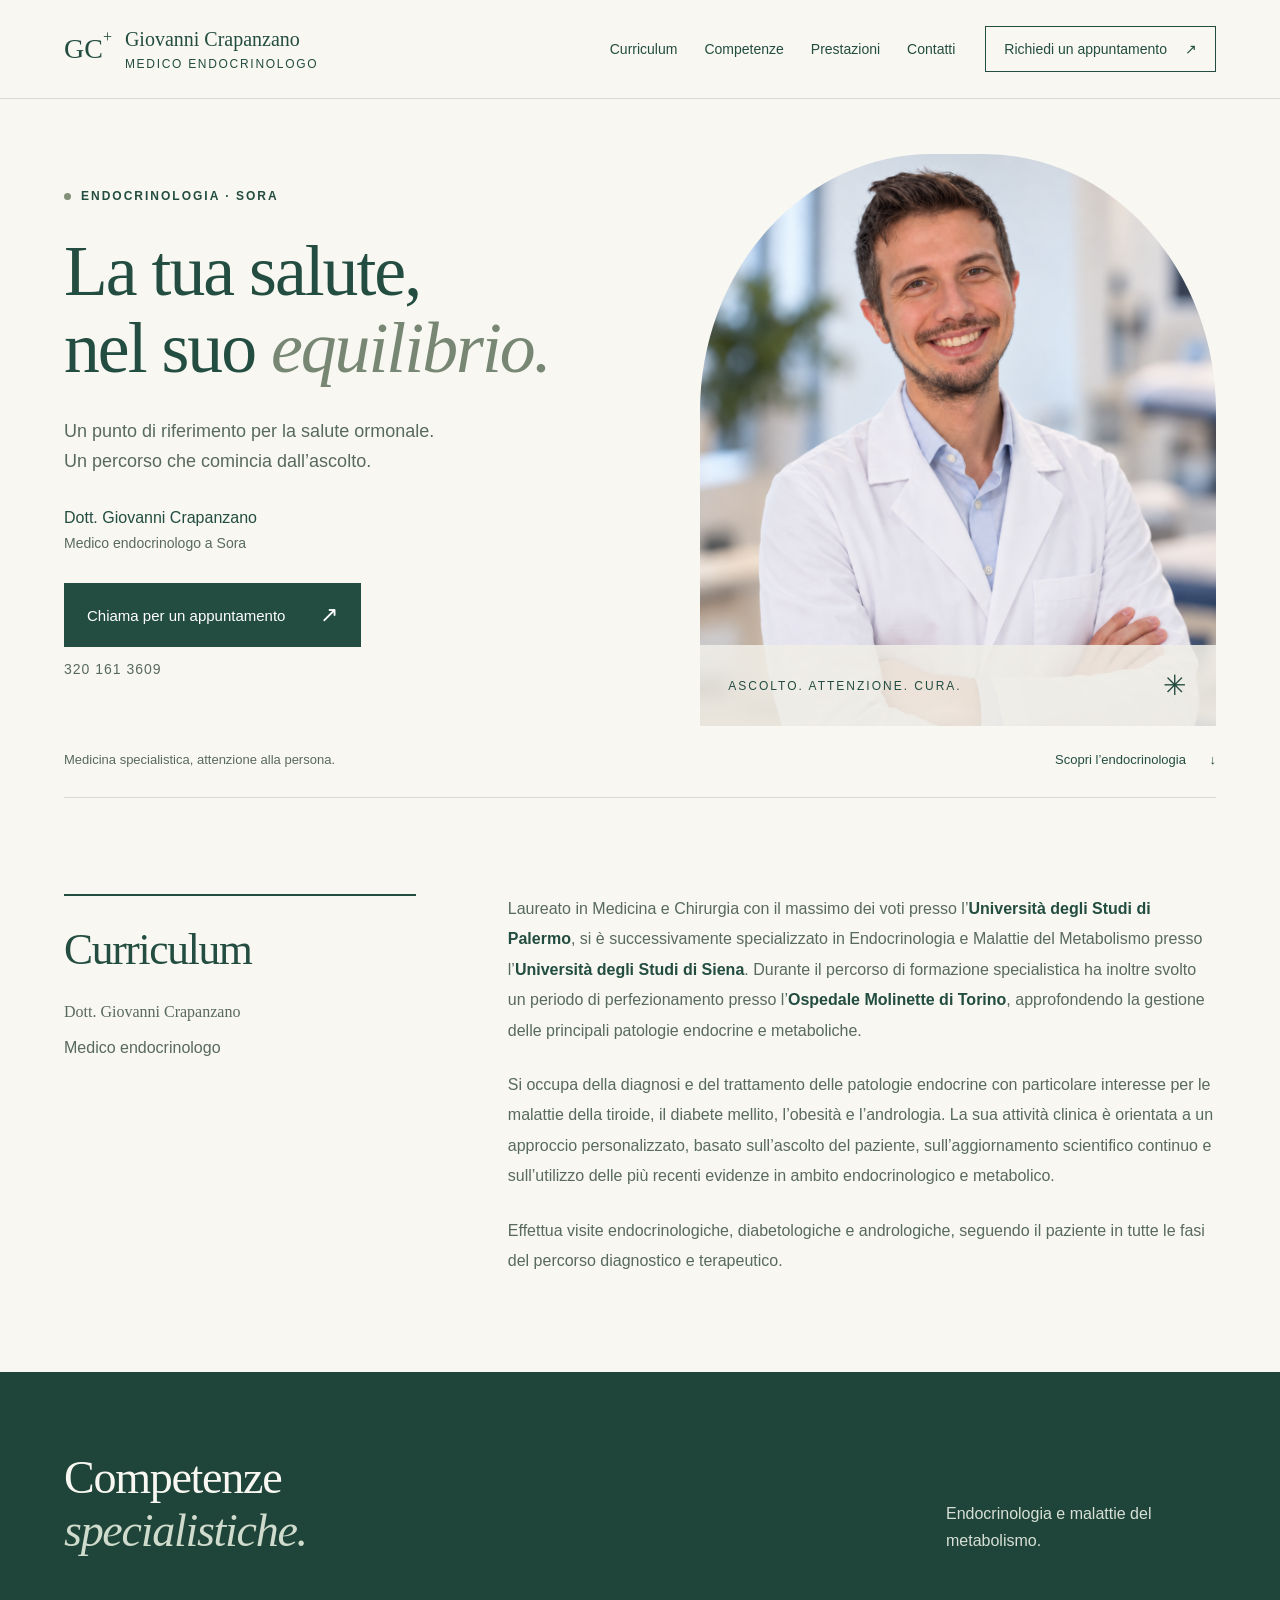
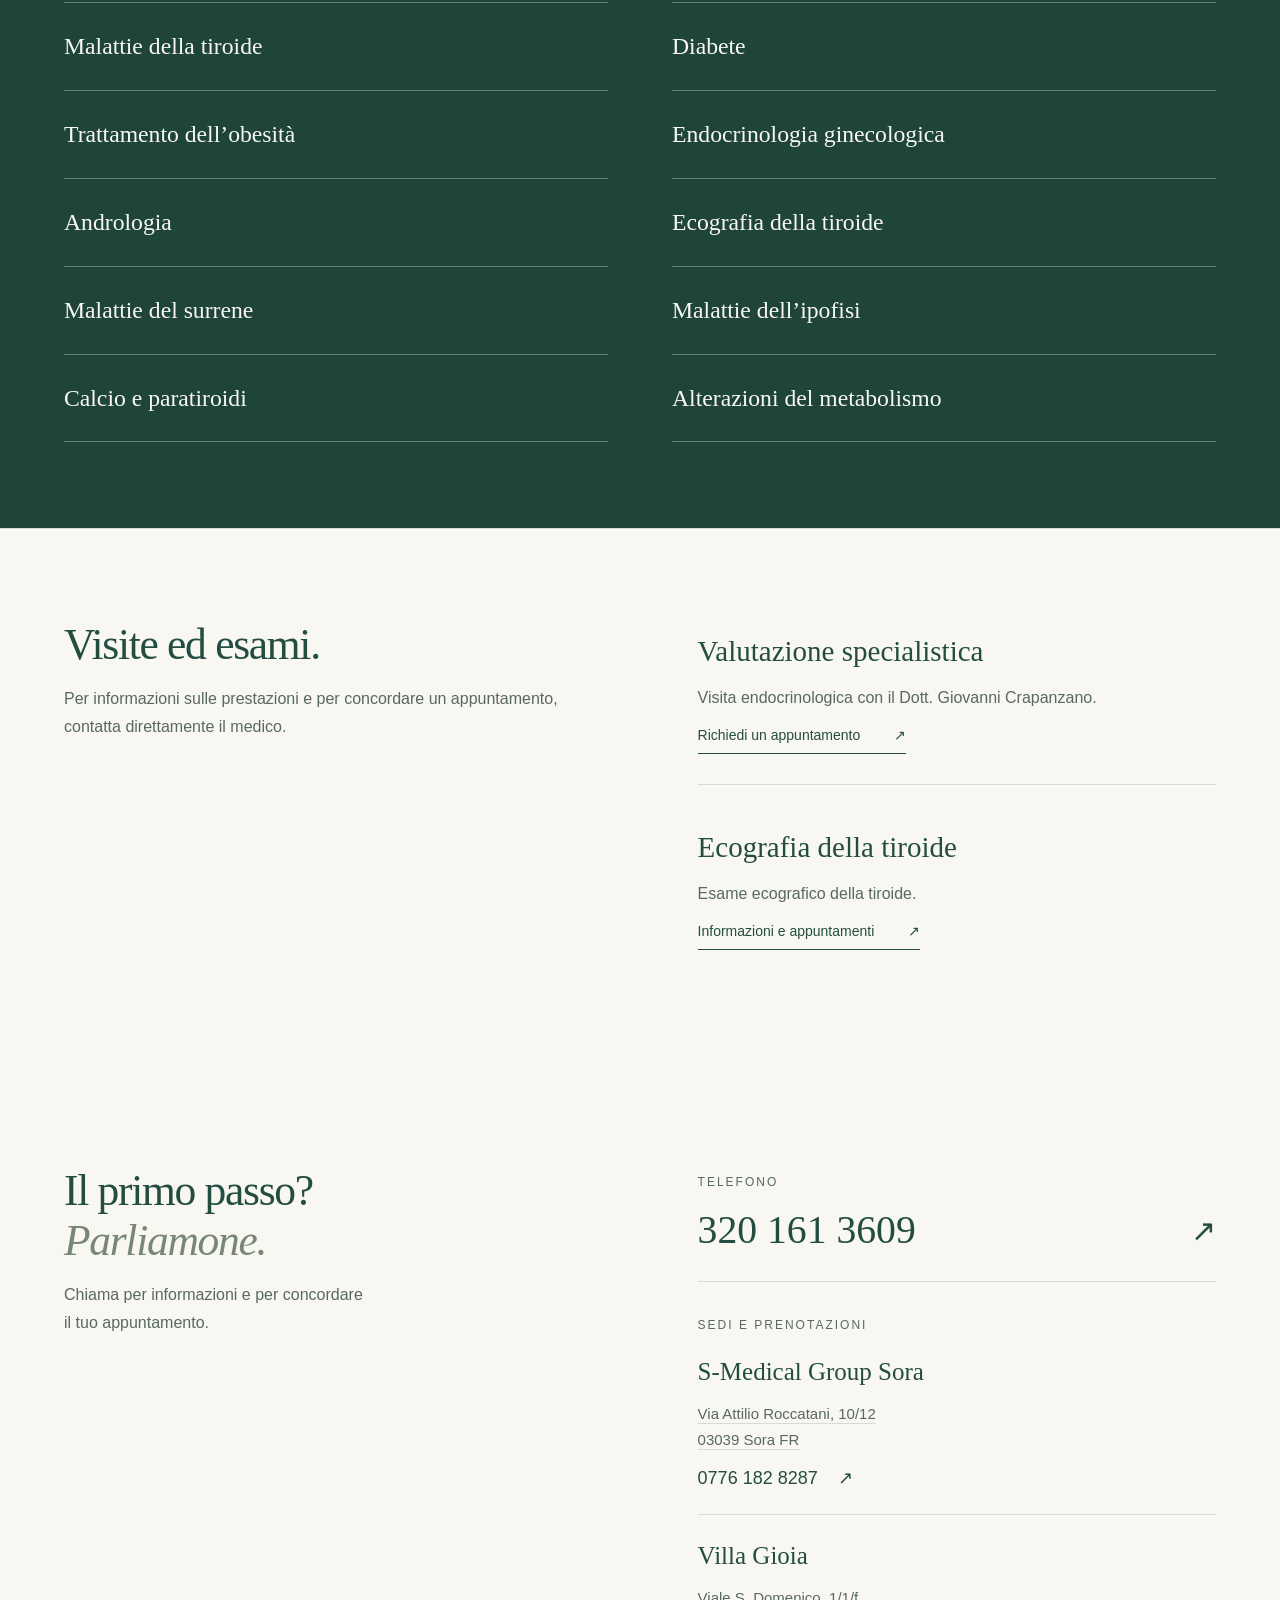
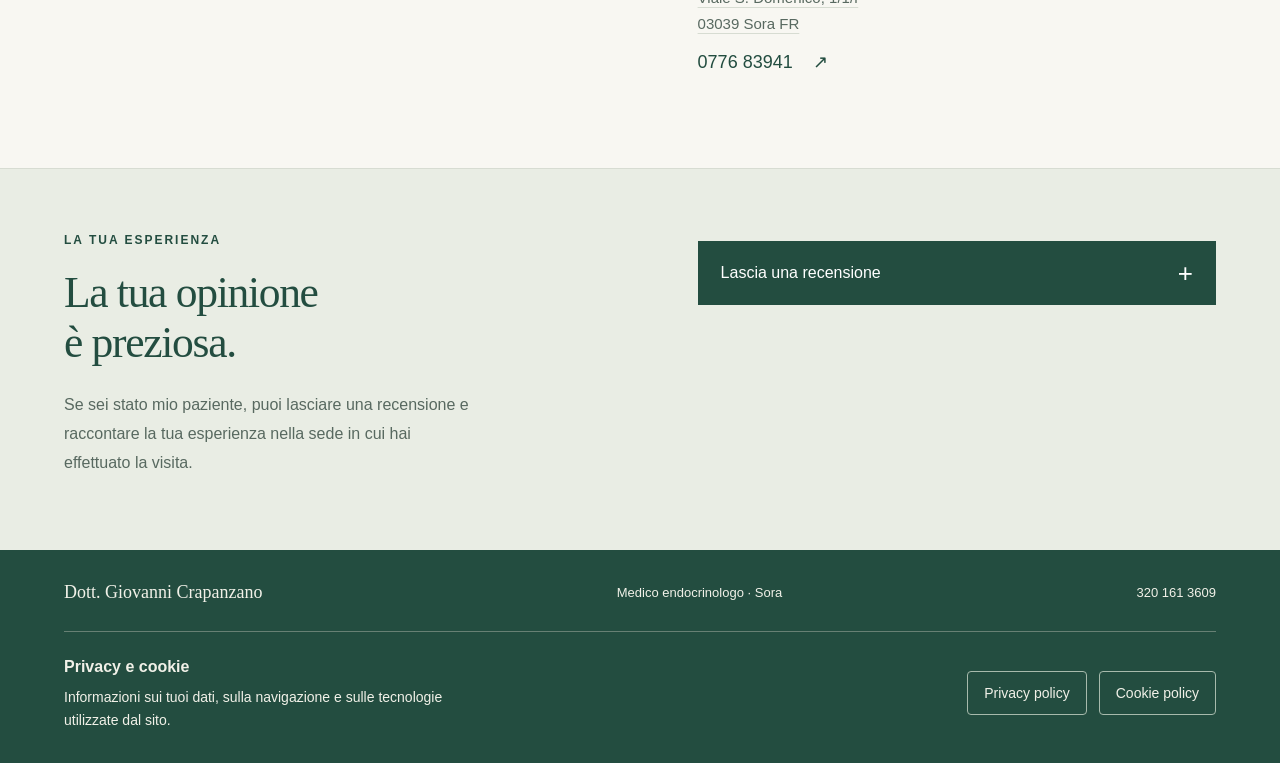
==== index.html @ b80e8600 "Aggiunge scelta della sede per recensioni e aggiorna le informative" ====
<!doctype html>
<html lang="it">
<head>
<meta charset="utf-8"><meta name="viewport" content="width=device-width,initial-scale=1">
<title>Dott. Giovanni Crapanzano · Endocrinologo a Sora</title>
<meta name="description" content="Dott. Giovanni Crapanzano, medico endocrinologo a Sora. Informazioni e appuntamenti al 320 161 3609.">
<meta name="theme-color" content="#234d40">
<link rel="icon" type="image/svg+xml" href="data:image/svg+xml,%3Csvg xmlns='http://www.w3.org/2000/svg' viewBox='0 0 32 32'%3E%3Crect width='32' height='32' rx='8' fill='%23234d40'/%3E%3Cpath d='M14 7h4v7h7v4h-7v7h-4v-7H7v-4h7z' fill='%23f5f2e9'/%3E%3C/svg%3E">
<link rel="stylesheet" href="style.css">
</head>
<body>
<a class="skip" href="#contenuto">Vai al contenuto</a>
<header class="header"><a class="identity" href="#" aria-label="Giovanni Crapanzano, pagina iniziale"><span class="monogram">GC<span>+</span></span><span><strong>Giovanni Crapanzano</strong><small>MEDICO ENDOCRINOLOGO</small></span></a><nav aria-label="Navigazione principale"><a href="#profilo">Curriculum</a><a href="#endocrinologia">Competenze</a><a href="#prestazioni">Prestazioni</a><a href="contatti.html">Contatti</a></nav><a class="header-cta" href="tel:+393201613609">Richiedi un appuntamento <span aria-hidden="true">↗</span></a></header>
<main id="contenuto">
<section class="hero" aria-labelledby="titolo"><div class="hero-copy"><p class="eyebrow"><span></span> ENDOCRINOLOGIA · SORA</p><h1 id="titolo">La tua salute,<br>nel suo <em>equilibrio.</em></h1><p class="intro">Un punto di riferimento per la salute ormonale.<br>Un percorso che comincia dall’ascolto.</p><p class="doctor">Dott. Giovanni Crapanzano<span>Medico endocrinologo a Sora</span></p><a class="button" href="tel:+393201613609">Chiama per un appuntamento <span aria-hidden="true">↗</span></a><p class="phone-note">320 161 3609</p></div><div class="hero-image"><img src="ritratto-medico.png" width="1122" height="1402" alt="Ritratto professionale del medico in camice" fetchpriority="high"><div class="image-label"><span>ASCOLTO. ATTENZIONE. CURA.</span><span aria-hidden="true">✳</span></div></div><div class="hero-bottom"><span>Medicina specialistica, attenzione alla persona.</span><a href="#endocrinologia">Scopri l’endocrinologia <span aria-hidden="true">↓</span></a></div></section>
<section class="curriculum section" id="profilo" aria-labelledby="curriculum-title"><div class="curriculum-heading"><h2 id="curriculum-title">Curriculum</h2><p class="curriculum-name">Dott. Giovanni Crapanzano</p><p class="curriculum-role">Medico endocrinologo</p></div><div class="curriculum-copy"><p>Laureato in Medicina e Chirurgia con il massimo dei voti presso l’<strong>Università degli Studi di Palermo</strong>, si è successivamente specializzato in Endocrinologia e Malattie del Metabolismo presso l’<strong>Università degli Studi di Siena</strong>. Durante il percorso di formazione specialistica ha inoltre svolto un periodo di perfezionamento presso l’<strong>Ospedale Molinette di Torino</strong>, approfondendo la gestione delle principali patologie endocrine e metaboliche.</p><p>Si occupa della diagnosi e del trattamento delle patologie endocrine con particolare interesse per le malattie della tiroide, il diabete mellito, l’obesità e l’andrologia. La sua attività clinica è orientata a un approccio personalizzato, basato sull’ascolto del paziente, sull’aggiornamento scientifico continuo e sull’utilizzo delle più recenti evidenze in ambito endocrinologico e metabolico.</p><p>Effettua visite endocrinologiche, diabetologiche e andrologiche, seguendo il paziente in tutte le fasi del percorso diagnostico e terapeutico.</p></div></section>
<section class="expertise" id="endocrinologia" aria-labelledby="expertise-title"><div class="expertise-intro"><h2 id="expertise-title">Competenze<br><em>specialistiche.</em></h2><p>Endocrinologia e malattie del metabolismo.</p></div><ul class="expertise-grid"><li>Malattie della tiroide</li><li>Diabete</li><li>Trattamento dell’obesità</li><li>Endocrinologia ginecologica</li><li>Andrologia</li><li>Ecografia della tiroide</li><li>Malattie del surrene</li><li>Malattie dell’ipofisi</li><li>Calcio e paratiroidi</li><li>Alterazioni del metabolismo</li></ul></section>
<section class="services section" id="prestazioni"><div class="section-heading"><h2>Visite ed esami.</h2><p>Per informazioni sulle prestazioni e per concordare un appuntamento, contatta direttamente il medico.</p></div><div class="service-list"><article class="service"><h3>Valutazione specialistica</h3><p>Visita endocrinologica con il Dott. Giovanni Crapanzano.</p><a class="text-link" href="tel:+393201613609">Richiedi un appuntamento <span aria-hidden="true">↗</span></a></article><article class="service"><h3>Ecografia della tiroide</h3><p>Esame ecografico della tiroide.</p><a class="text-link" href="tel:+393201613609">Informazioni e appuntamenti <span aria-hidden="true">↗</span></a></article></div></section>
<section class="contact section" id="contatti"><div><h2>Il primo passo?<br><em>Parliamone.</em></h2><p>Chiama per informazioni e per concordare<br>il tuo appuntamento.</p></div><div class="contact-detail"><span class="contact-label">TELEFONO</span><a class="big-phone" href="tel:+393201613609">320 161 3609 <span aria-hidden="true">↗</span></a><div class="locations" aria-label="Sedi a Sora"><h3>Sedi e prenotazioni</h3><article class="location-card"><h4><a href="https://s-medical.it/">S-Medical Group Sora</a></h4><address><a href="https://www.google.com/maps/search/?api=1&amp;query=S-Medical%20Group%2C%20Via%20Attilio%20Roccatani%2010%2F12%2C%2003039%20Sora%20FR">Via Attilio Roccatani, 10/12<br>03039 Sora FR</a></address><a class="location-phone" href="tel:+3907761828287">0776 182 8287 <span aria-hidden="true">↗</span></a></article><article class="location-card"><h4><a href="https://villagioia.it/">Villa Gioia</a></h4><address><a href="https://www.google.com/maps/search/?api=1&amp;query=Villa%20Gioia%2C%20Viale%20S.%20Domenico%201%2F1%2Ff%2C%2003039%20Sora%20FR">Viale S. Domenico, 1/1/f<br>03039 Sora FR</a></address><a class="location-phone" href="tel:+39077683941">0776 83941 <span aria-hidden="true">↗</span></a></article></div></div></section>
<section class="review-invitation" aria-labelledby="review-title" id="recensioni">
<div class="review-copy"><p class="eyebrow">LA TUA ESPERIENZA</p><h2 id="review-title">La tua opinione<br>è preziosa.</h2><p>Se sei stato mio paziente, puoi lasciare una recensione e raccontare la tua esperienza nella sede in cui hai effettuato la visita.</p></div>
<div class="review-action"><details class="review-choices"><summary>Lascia una recensione <span aria-hidden="true" class="review-toggle">+</span></summary>
<div class="review-panel"><p class="review-instruction">Scegli la sede della tua visita:</p><div class="review-links">
<a href="https://www.google.com/maps/place/S-Medical+Group+%E2%80%93+Centro+Medico+Polispecialistico+a+Sora/@41.7231448,13.6205333,17z/data=!4m8!3m7!1s0x133aabf110d44505:0x6e439814dbe0242b!8m2!3d41.7231448!4d13.6205333!9m1!1b1!16s%2Fg%2F11zjd9sv62" target="_blank" rel="noopener noreferrer" referrerpolicy="no-referrer"><strong>S-Medical Group Sora <span aria-hidden="true">↗</span></strong><span>Recensioni su Google Maps</span></a>
<a href="https://www.google.com/maps/place/Villa+Gioia+Casa+di+Cura+Srl/@41.7141876,13.6052729,17z/data=!4m8!3m7!1s0x133aaa4417cc84a3:0xff31c06c01b4b72!8m2!3d41.7141876!4d13.6052729!9m1!1b1!16s%2Fg%2F1tjz0mxh" target="_blank" rel="noopener noreferrer" referrerpolicy="no-referrer"><strong>Villa Gioia <span aria-hidden="true">↗</span></strong><span>Recensioni su Google Maps</span></a>
</div><p class="review-note">Si apre una nuova scheda con le recensioni della struttura. Puoi aggiungere la tua scegliendo “Scrivi una recensione”. Le recensioni sono pubbliche: evita di inserire dati sanitari personali.</p></div>
</details></div></section>
</main><footer class="site-footer">
<div class="footer-main"><a href="index.html" class="footer-brand">Dott. Giovanni Crapanzano</a><span>Medico endocrinologo · Sora</span><a href="tel:+393201613609">320 161 3609</a></div>
<section class="footer-privacy" aria-labelledby="footer-privacy-title"><div><h2 id="footer-privacy-title">Privacy e cookie</h2><p>Informazioni sui tuoi dati, sulla navigazione e sulle tecnologie utilizzate dal sito.</p></div><nav aria-label="Informative del sito"><a href="privacy.html">Privacy policy</a><a href="cookie.html">Cookie policy</a></nav></section>
</footer>
</body></html>
---- style.css ----
:root{--paper:#f8f7f2;--ink:#234d40;--muted:#586960;--line:#d7dcd2;--soft:#e9ede4;--white:#fff; font-family:Arial,Helvetica,sans-serif;color:var(--ink);background:var(--paper);font-synthesis:none}*{box-sizing:border-box}html{scroll-behavior:smooth;scroll-padding-top:30px}body{margin:0}a{color:inherit;text-decoration:none}a:focus-visible{outline:3px solid #9c6d31;outline-offset:6px}a:hover{text-decoration:underline;text-underline-offset:5px}.skip{position:absolute;left:20px;top:-100px;background:white;padding:15px;z-index:10}.skip:focus{top:10px}.header{max-width:1440px;margin:auto;padding:26px 5%;display:flex;gap:30px;align-items:center;border-bottom:1px solid var(--line)}.identity{display:flex;align-items:center;gap:13px}.identity strong{display:block;font-family:Georgia,serif;font-size:20px;font-weight:400}.identity small{display:block;font-size:12px;letter-spacing:1.7px;margin-top:6px}.monogram{font-family:Georgia,serif;font-size:28px;position:relative;padding-right:9px}.monogram span{position:absolute;right:0;top:-5px;font-size:16px}nav{margin-left:auto;display:flex;gap:27px;font-size:14px}.header-cta{font-size:14px;border:1px solid var(--ink);padding:14px 18px;display:flex;gap:18px}.hero{max-width:1440px;margin:auto;padding:55px 5% 0;display:grid;grid-template-columns:1.1fr 1fr;column-gap:6%}.hero-copy{padding:35px 0}.eyebrow{font-size:12px;letter-spacing:2px;font-weight:600;display:flex;align-items:center;gap:10px;margin:0 0 30px}.eyebrow>span{height:7px;width:7px;border-radius:50%;background:#829077}h1,h2{font-family:Georgia,'Times New Roman',serif;font-weight:400;letter-spacing:-2px;margin:0;line-height:1.08}h1{font-size:clamp(48px,5.6vw,82px)}em{font-weight:400;color:#778773}.intro{font-size:18px;line-height:1.7;color:var(--muted);margin:28px 0}.doctor{font-size:16px;margin:32px 0}.doctor span{display:block;font-size:14px;color:var(--muted);margin-top:8px}.button{display:inline-flex;gap:35px;align-items:center;background:var(--ink);color:var(--white);padding:19px 23px;font-size:15px}.button:hover{background:#163a2e;text-decoration:none}.button span{font-size:22px}.phone-note{font-size:14px;color:var(--muted);margin-top:14px;letter-spacing:1px}.hero-image{position:relative;min-height:530px;overflow:hidden;border-radius:45% 45% 0 0}.hero-image img{width:100%;height:100%;position:absolute;object-fit:cover;inset:0}.image-label{position:absolute;bottom:0;left:0;right:0;display:flex;justify-content:space-between;align-items:center;padding:24px 28px;background:#f0eee7dd;font-size:12px;letter-spacing:2px}.image-label span:last-child{font-size:28px}.hero-bottom{grid-column:1/-1;display:flex;justify-content:space-between;gap:20px;padding:26px 0 30px;border-bottom:1px solid var(--line);font-size:13px;color:var(--muted)}.hero-bottom a{color:var(--ink)}.hero-bottom a span{padding-left:20px}.section{padding:90px 5%;max-width:1440px;margin:auto;display:grid;grid-template-columns:1fr 1fr;gap:10%}h2{font-size:clamp(36px,3.4vw,50px);line-height:1.15;letter-spacing:-1.3px}.section p:not(.eyebrow){line-height:1.75;color:var(--muted);font-size:16px}.section .lead{font-family:Georgia,serif;font-size:26px!important;color:var(--ink)!important;line-height:1.45!important;margin-top:0}.topic{display:flex;gap:20px;align-items:center;border-top:1px solid var(--line);padding:21px 0}.topic:first-of-type{margin-top:32px}.topic>span:first-child{color:#7c8b78;font-size:12px}.topic h3{font-weight:400;font-size:17px;margin:0;flex:1}.topic>span:last-child{color:#7c8b78}.profile{background:var(--soft);padding-top:75px;padding-bottom:75px}.profile-sub{font-size:14px!important;margin-top:25px}.profile-text{padding-top:40px}.text-link{display:inline-block;border-bottom:1px solid var(--ink);padding-bottom:10px;margin-top:15px;font-size:14px}.text-link span{margin-left:30px}.contact{padding-top:95px;padding-bottom:95px}.contact-detail{padding-top:10px}.contact-label,.location>span{display:block;font-size:12px;letter-spacing:2px;color:var(--muted)}.big-phone{font-family:Georgia,serif;font-size:clamp(29px,3.1vw,45px);display:flex;justify-content:space-between;align-items:center;margin-top:18px;border-bottom:1px solid var(--line);padding-bottom:28px;gap:20px}.big-phone span{font-family:Arial;font-size:30px}.location{margin-top:30px}.location strong{font-family:Georgia,serif;font-size:25px;font-weight:400;display:block;margin-top:13px}.location p{font-size:14px!important}footer{background:var(--ink);color:#f1f1e8;padding:32px 5%;display:flex;justify-content:space-between;align-items:center;gap:20px;font-size:13px}.footer-brand{font-family:Georgia,serif;font-size:18px}@media(min-width:1441px){footer{padding-inline:max(5%,calc((100vw - 1296px)/2))}}@media(max-width:1000px){nav{gap:16px}.header-cta{display:none}.hero{column-gap:4%}.hero-image{min-height:520px}.hero-copy{padding-top:20px}.section{gap:6%}}@media(max-width:680px){.header{padding:20px 6%;flex-wrap:wrap;gap:22px}.identity strong{font-size:20px}.identity small{font-size:12px}.header nav{width:100%;margin:0;justify-content:space-between;font-size:14px}.hero{padding:34px 6% 0;grid-template-columns:1fr}.hero-copy{padding:0 0 25px}.eyebrow{font-size:12px;letter-spacing:1.5px;margin-bottom:24px}h1{font-size:54px;letter-spacing:-2px}.intro{font-size:17px;margin:23px 0}.hero-image{height:360px;min-height:0;border-radius:46% 46% 0 0}.hero-image img{object-position:center 57%}.image-label{padding:18px 24px}.hero-bottom{flex-direction:column;font-size:13px;gap:15px;padding:25px 0}.section{padding:58px 6%;grid-template-columns:1fr;gap:30px}h2{font-size:37px}.section .lead{font-size:24px!important}.profile-text{padding-top:0}.profile-sub{margin-bottom:0}.contact-detail{padding-top:0}.big-phone{font-size:36px}footer{padding:32px 6%;flex-direction:column;align-items:flex-start;gap:14px}}@media(prefers-reduced-motion:reduce){html{scroll-behavior:auto}}
.services{border-top:1px solid var(--line)}.specialty-content>.topic:first-child{margin-top:0}.service{padding:0 0 30px}.service+.service{padding-top:30px;border-top:1px solid var(--line)}.service-number{font-size:12px;letter-spacing:2px;color:var(--muted)}.service h3{font-family:Georgia,serif;font-size:29px;font-weight:400;margin:16px 0}.service p{margin-bottom:0}.service .text-link{font-size:14px}@media(max-width:680px){.header nav{flex-wrap:wrap;gap:18px}.services{gap:20px}}

nav a[aria-current="page"]{text-decoration:underline;text-underline-offset:7px}.contact-page{min-height:100vh;display:flex;flex-direction:column}.contact-page>.header{width:100%}.contact-page>main{flex:1;width:100%}.contact-intro{max-width:1440px;margin:auto;padding:45px 5% 0}.contact-intro h1{margin-top:36px}.contact-intro p{font-size:16px;line-height:1.7;color:var(--muted)}.contact-page .contact{padding-top:55px}@media(max-width:680px){.contact-intro{padding:28px 6% 0}.contact-intro h1{font-size:48px}.contact-page .contact{padding-top:35px}}

/* Curriculum e competenze — revisione sito online */
.curriculum{grid-template-columns:minmax(0,.72fr) minmax(0,1.45fr);gap:8%;padding-block:96px;align-items:start}
.curriculum-heading{border-top:2px solid var(--ink);padding-top:28px}
.curriculum .curriculum-name{font-family:Georgia,serif;font-size:1.4rem;color:var(--ink);line-height:1.4;margin:24px 0 8px}
.curriculum .curriculum-role{font-size:.9rem;margin:0}
.curriculum-copy p{margin:0 0 24px;font-size:1rem!important;line-height:1.9!important}
.curriculum-copy p:last-child{margin-bottom:0}
.curriculum-copy strong{color:var(--ink);font-weight:600}
.expertise{max-width:1440px;margin:0 auto;padding:80px 5% 86px;background:#1f4439;color:#f8f7f2}
.expertise-intro{display:flex;justify-content:space-between;align-items:flex-end;gap:40px;margin-bottom:44px}
.expertise h2{font-size:clamp(2.3rem,3.6vw,3.3rem);line-height:1.15}
.expertise h2 em{color:#cfdbcc}
.expertise-intro p{font-size:1rem;line-height:1.7;max-width:270px;color:#d8e0d7;margin:0 0 4px}
.expertise-grid{list-style:none;margin:0;padding:0;display:grid;grid-template-columns:repeat(2,minmax(0,1fr));column-gap:64px}
.expertise-grid li{font-family:Georgia,serif;font-size:clamp(1.25rem,1.85vw,1.6rem);line-height:1.4;padding:25px 0;border-top:1px solid #678074;display:flex;align-items:center;min-height:88px}
.expertise-grid li:nth-last-child(-n+2){border-bottom:1px solid #678074}
@media(max-width:680px){.curriculum{grid-template-columns:1fr;padding-block:58px;gap:30px}.curriculum-heading{padding-top:22px}.curriculum .curriculum-name{margin-top:18px}.expertise{padding:52px 6% 58px}.expertise-intro{display:block;margin-bottom:28px}.expertise-intro p{margin-top:22px;max-width:none}.expertise-grid{grid-template-columns:1fr;gap:0}.expertise-grid li{min-height:0;padding:20px 0;font-size:1.35rem}.expertise-grid li:nth-last-child(2){border-bottom:0}}

.hero-image img[src="ritratto-medico.png"]{object-position:center 25%}
.locations{margin-top:36px}.locations>h3{font-size:12px;letter-spacing:2px;text-transform:uppercase;font-weight:400;color:var(--muted);margin:0 0 24px}.location-card{padding:0 0 25px}.location-card+.location-card{border-top:1px solid var(--line);padding-top:25px}.location-card:last-child{padding-bottom:0}.location-card h4{font-family:Georgia,serif;font-size:25px;font-weight:400;line-height:1.3;margin:0 0 12px}.location-card address{font-style:normal;font-size:15px;line-height:1.75;color:var(--muted)}.location-phone{display:inline-flex;align-items:center;gap:20px;margin-top:14px;font-size:18px}.location-card address a{text-decoration:underline;text-decoration-color:var(--line);text-underline-offset:4px}

/* Informative e navigazione nel footer */
.site-footer{display:block}
.footer-main{display:flex;align-items:center;justify-content:space-between;gap:20px;flex-wrap:wrap}
.footer-privacy{border-top:1px solid #678074;margin-top:28px;padding-top:24px;display:flex;align-items:center;justify-content:space-between;gap:24px}
.footer-privacy h2{font-family:Arial,Helvetica,sans-serif;font-size:16px;font-weight:600;letter-spacing:0;line-height:1.4}
.footer-privacy p{margin:8px 0 0;font-size:14px;line-height:1.6;max-width:55ch}
.footer-privacy nav{margin:0;display:flex;gap:12px;flex-wrap:wrap}
.footer-privacy nav a{border:1px solid #a7baac;border-radius:4px;padding:12px 16px;min-height:44px;display:inline-flex;align-items:center;font-size:14px}
.site-footer a:focus-visible{outline:3px solid #fff;outline-offset:5px}
.legal-content{max-width:900px;margin:auto;padding:48px 5% 80px;overflow-wrap:anywhere;line-height:1.8;font-size:16px}
.legal-content h1{font-size:clamp(36px,6vw,58px);line-height:1.15;margin:28px 0 16px}
.legal-content h2{font-size:26px;letter-spacing:-.5px;line-height:1.3;margin:34px 0 12px}
.legal-content h3{font-size:18px;margin:24px 0 8px}
.legal-content p,.legal-content li{color:var(--muted)}
.legal-content a{color:var(--ink);text-decoration:underline;text-underline-offset:4px}
.legal-content .legal-summary{background:var(--soft);border-left:3px solid var(--ink);padding:20px 24px;margin:24px 0}
.legal-content .legal-summary p{margin:0;color:var(--ink)}
.legal-content .legal-date{font-size:14px}
.legal-content ul{padding-left:24px}

@media(max-width:680px){.footer-main,.footer-privacy{flex-direction:column;align-items:flex-start}.footer-privacy nav{width:100%;gap:10px}.legal-content{padding:30px 6% 56px}.legal-content h2{font-size:24px}}

/* Invito alle recensioni: scelta della sede senza script o tracciamento */
.review-invitation{max-width:1440px;margin:auto;padding:64px 5% 72px;border-top:1px solid var(--line);background:var(--soft);display:grid;grid-template-columns:1fr 1fr;gap:10%;align-items:start}
.review-copy .eyebrow{margin-bottom:20px}
.review-copy>p:last-child{font-size:16px;line-height:1.8;color:var(--muted);max-width:46ch;margin:24px 0 0}
.review-action{padding-top:8px;min-width:0}
.review-choices summary{list-style:none;cursor:pointer;background:var(--ink);color:white;padding:19px 23px;display:flex;align-items:center;justify-content:space-between;gap:24px;font-size:16px;min-height:56px}
.review-choices summary::-webkit-details-marker{display:none}
.review-choices summary:hover{background:#163a2e}
.review-choices summary:focus-visible{outline:3px solid #9c6d31;outline-offset:5px}
.review-toggle{font-size:26px;line-height:1}
.review-choices[open] .review-toggle{transform:rotate(45deg)}
.review-panel{padding-top:22px}
.review-instruction{margin:0 0 14px;font-size:15px}
.review-links{display:grid;gap:12px}
.review-links a{display:block;background:var(--paper);border:1px solid #83988b;padding:17px 20px;min-height:76px}
.review-links a:hover{background:white;text-decoration:none;border-color:var(--ink)}
.review-links strong{display:flex;justify-content:space-between;gap:12px;font-size:17px;font-weight:600;line-height:1.4}
.review-links a>span{display:block;margin-top:6px;font-size:13px;color:var(--muted)}
.review-note{font-size:13px;line-height:1.7;color:var(--muted);margin:18px 0 0}
@media(max-width:680px){.review-invitation{grid-template-columns:1fr;gap:28px;padding:48px 6% 54px}.review-action{padding:0}.review-copy h2{font-size:36px}.review-choices summary{padding:18px 20px}}
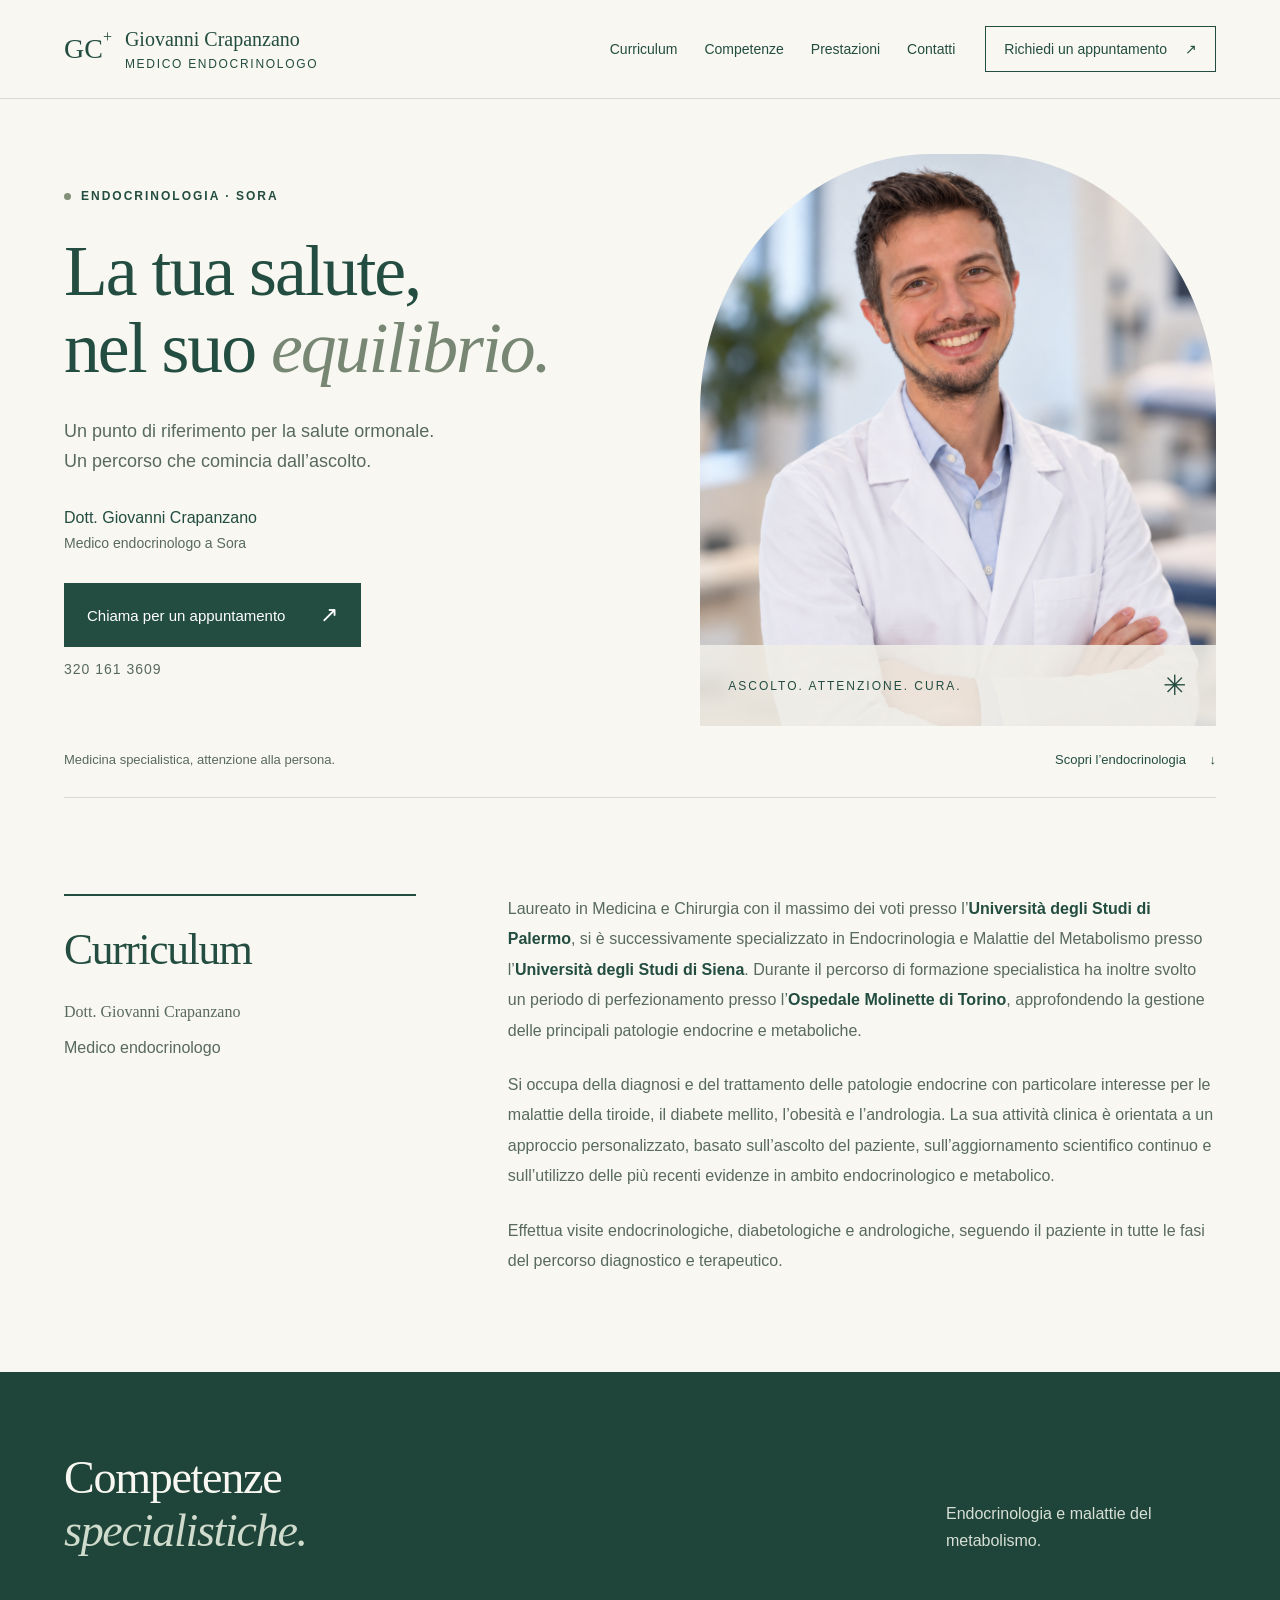
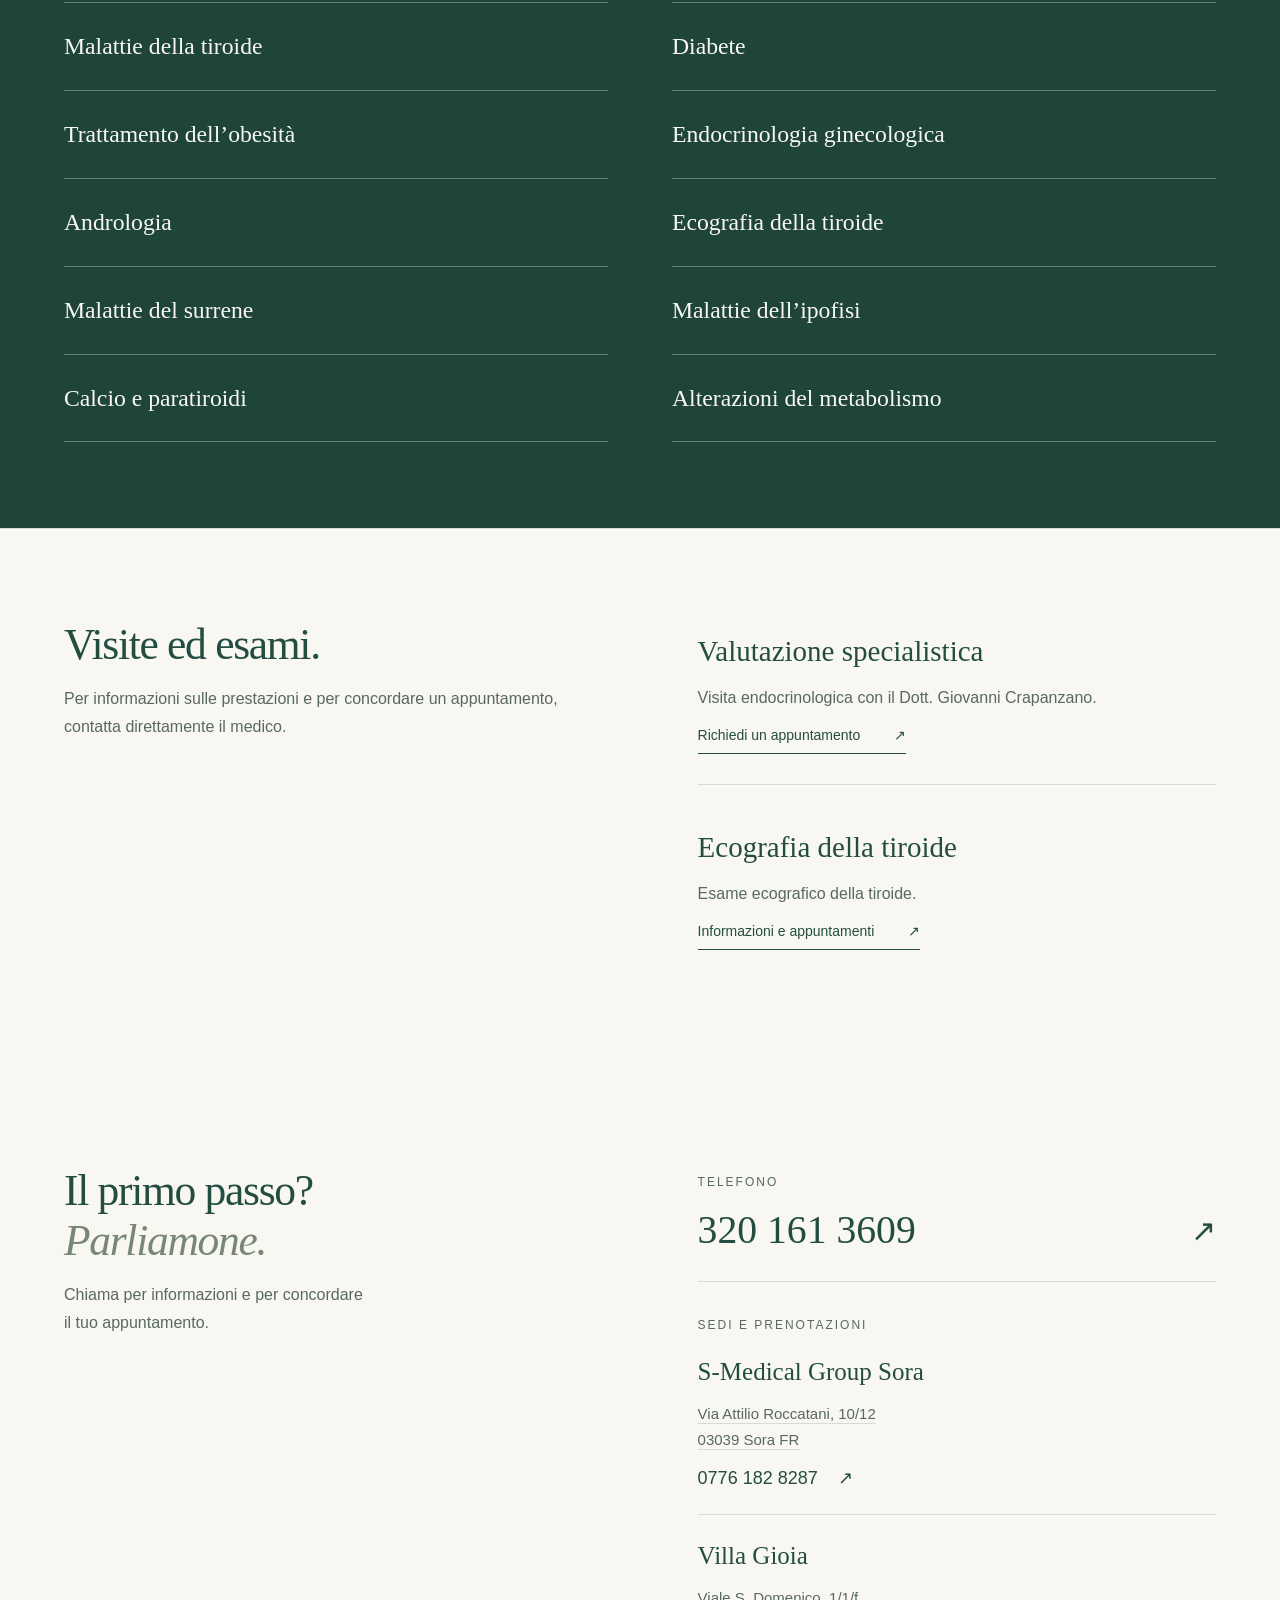
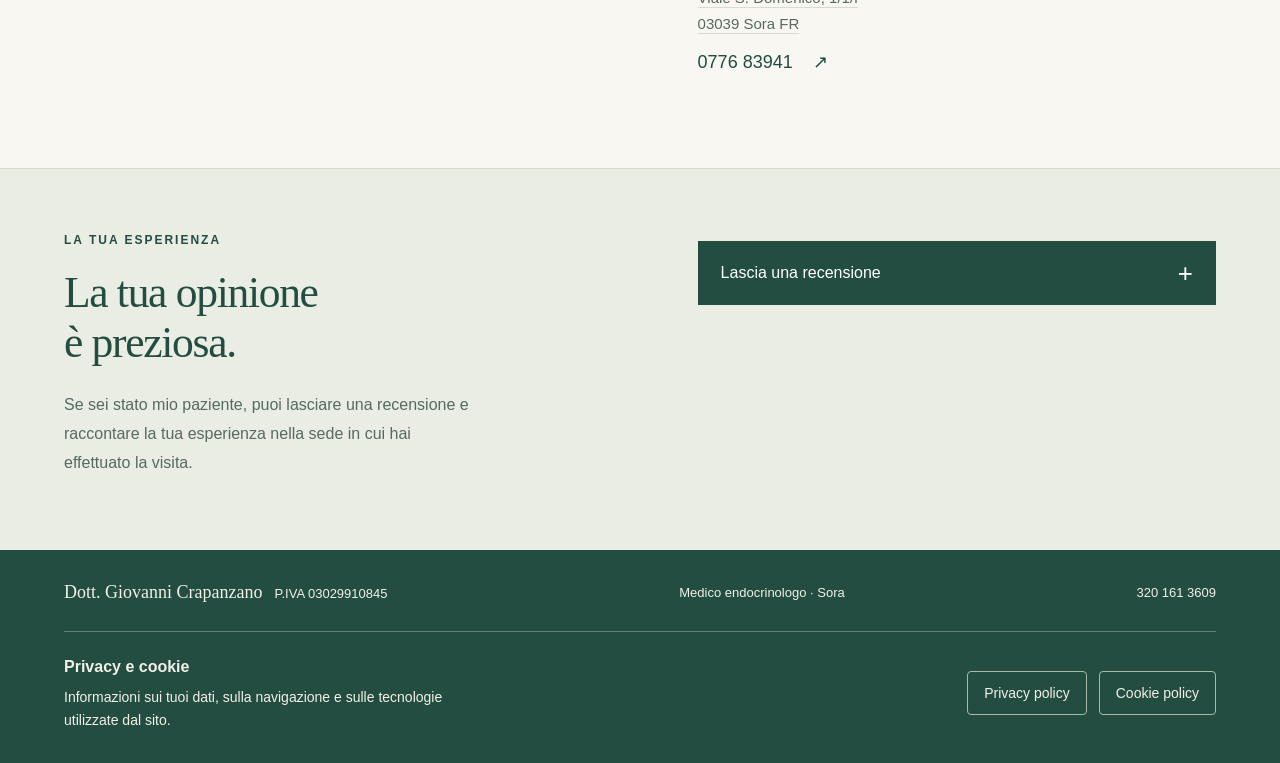
==== commit 9d9ef7f0: "Aggiunge partita IVA accanto al nome nel footer" ====
--- a/index.html
+++ b/index.html
@@ -26,7 +26,7 @@
 </div><p class="review-note">Si apre una nuova scheda con le recensioni della struttura. Puoi aggiungere la tua scegliendo “Scrivi una recensione”. Le recensioni sono pubbliche: evita di inserire dati sanitari personali.</p></div>
 </details></div></section>
 </main><footer class="site-footer">
-<div class="footer-main"><a href="index.html" class="footer-brand">Dott. Giovanni Crapanzano</a><span>Medico endocrinologo · Sora</span><a href="tel:+393201613609">320 161 3609</a></div>
+<div class="footer-main"><span class="footer-identity" style="display:flex;align-items:baseline;gap:12px;flex-wrap:wrap"><a href="index.html" class="footer-brand">Dott. Giovanni Crapanzano</a><span class="footer-vat">P.IVA 03029910845</span></span><span>Medico endocrinologo · Sora</span><a href="tel:+393201613609">320 161 3609</a></div>
 <section class="footer-privacy" aria-labelledby="footer-privacy-title"><div><h2 id="footer-privacy-title">Privacy e cookie</h2><p>Informazioni sui tuoi dati, sulla navigazione e sulle tecnologie utilizzate dal sito.</p></div><nav aria-label="Informative del sito"><a href="privacy.html">Privacy policy</a><a href="cookie.html">Cookie policy</a></nav></section>
 </footer>
 </body></html>
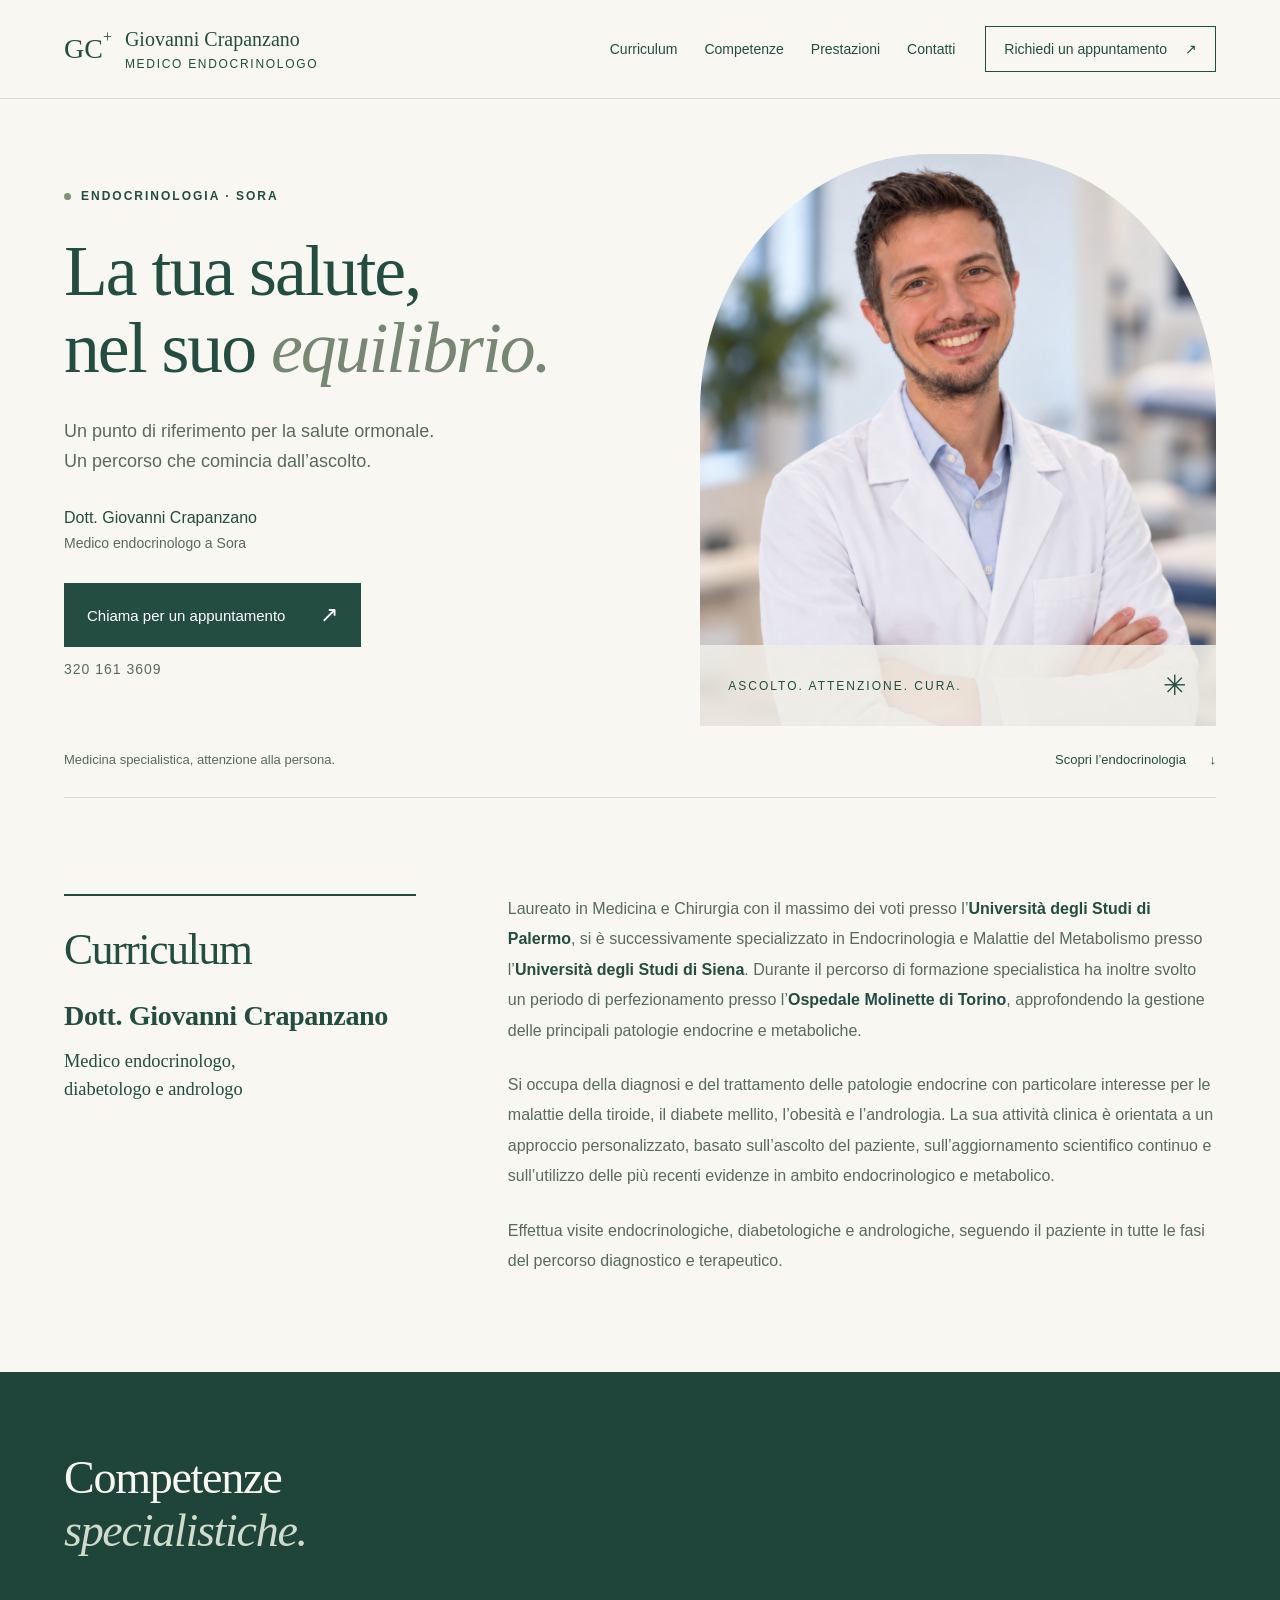
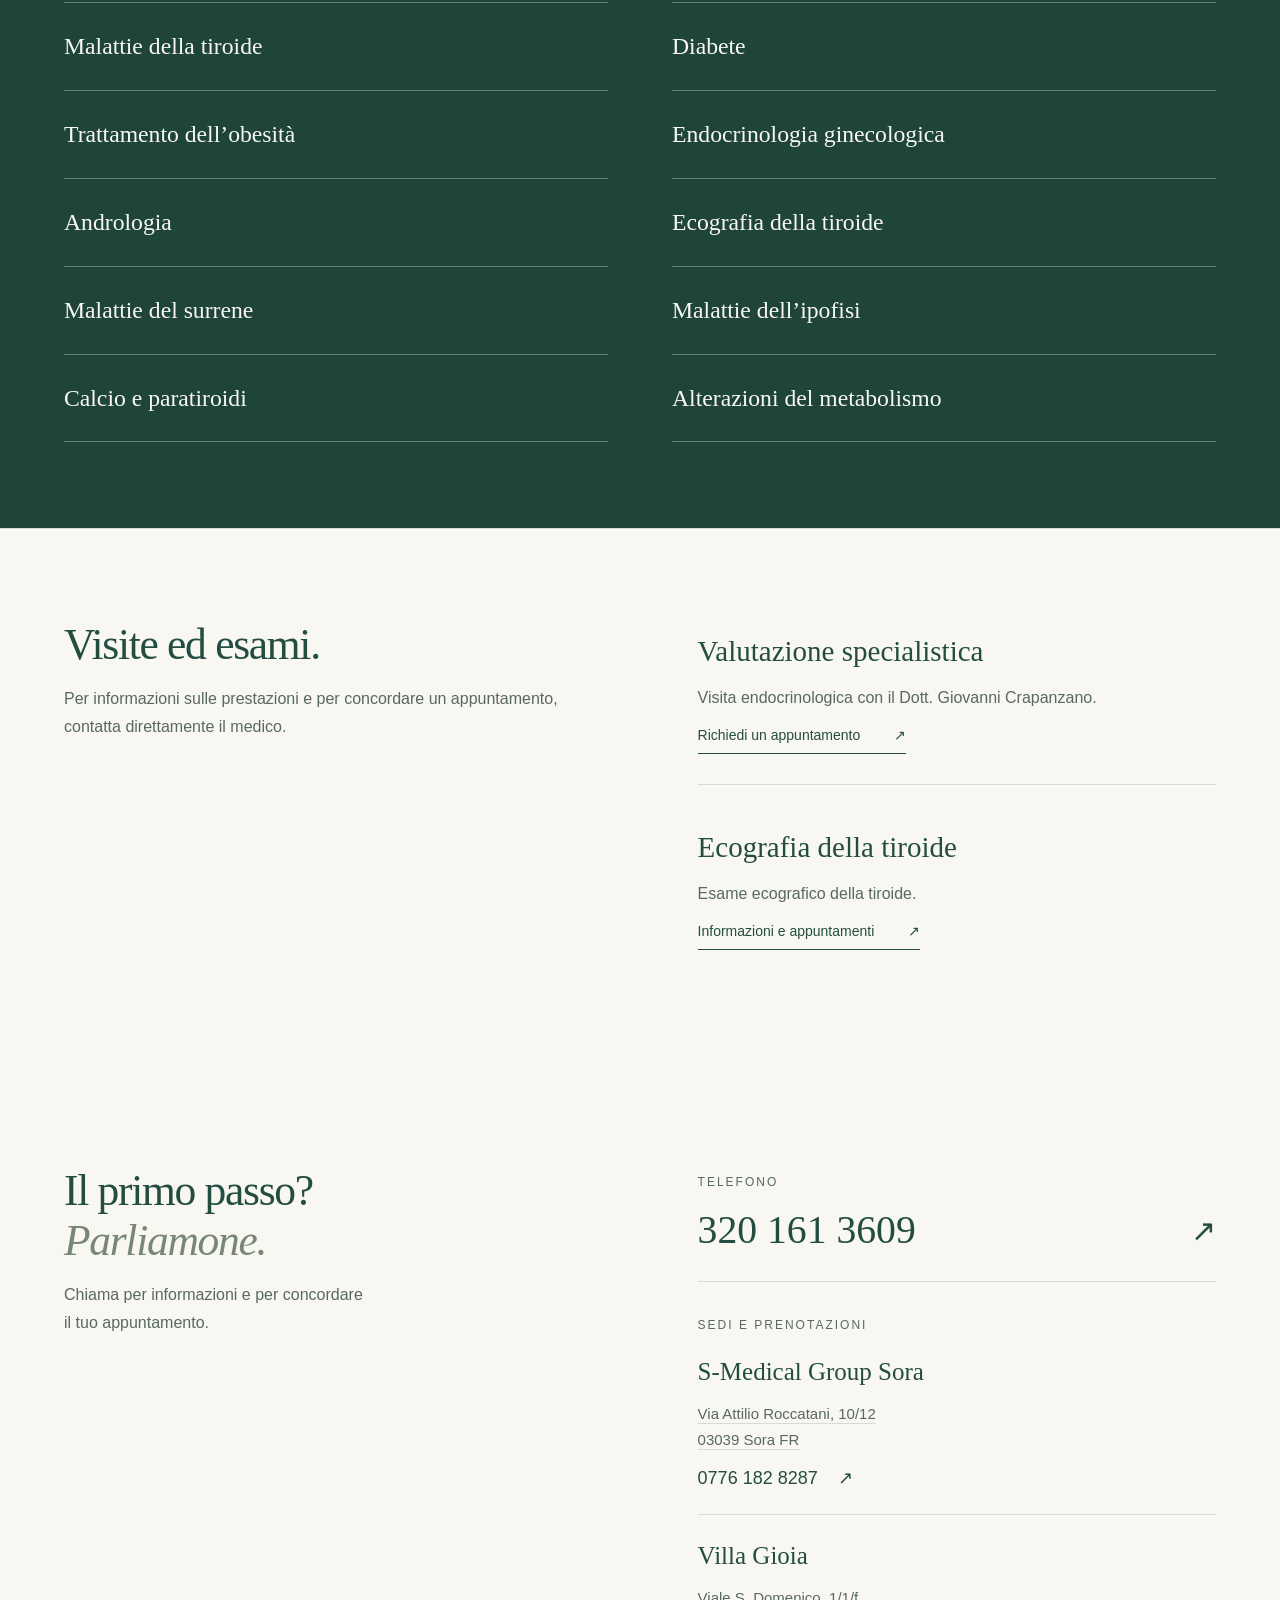
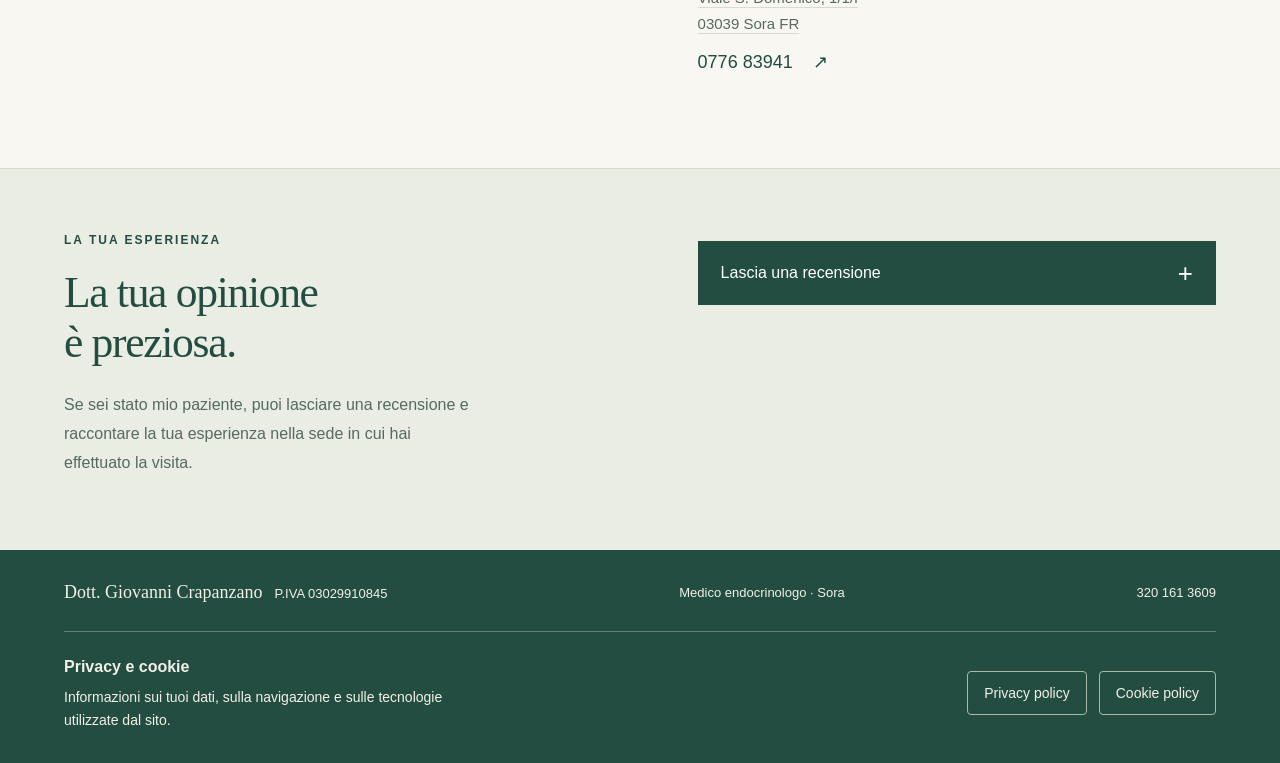
==== commit 5ac50dee: "Aggiorna qualifiche e tipografia del Curriculum e semplifica Competenze" ====
--- a/index.html
+++ b/index.html
@@ -13,8 +13,8 @@
 <header class="header"><a class="identity" href="#" aria-label="Giovanni Crapanzano, pagina iniziale"><span class="monogram">GC<span>+</span></span><span><strong>Giovanni Crapanzano</strong><small>MEDICO ENDOCRINOLOGO</small></span></a><nav aria-label="Navigazione principale"><a href="#profilo">Curriculum</a><a href="#endocrinologia">Competenze</a><a href="#prestazioni">Prestazioni</a><a href="contatti.html">Contatti</a></nav><a class="header-cta" href="tel:+393201613609">Richiedi un appuntamento <span aria-hidden="true">↗</span></a></header>
 <main id="contenuto">
 <section class="hero" aria-labelledby="titolo"><div class="hero-copy"><p class="eyebrow"><span></span> ENDOCRINOLOGIA · SORA</p><h1 id="titolo">La tua salute,<br>nel suo <em>equilibrio.</em></h1><p class="intro">Un punto di riferimento per la salute ormonale.<br>Un percorso che comincia dall’ascolto.</p><p class="doctor">Dott. Giovanni Crapanzano<span>Medico endocrinologo a Sora</span></p><a class="button" href="tel:+393201613609">Chiama per un appuntamento <span aria-hidden="true">↗</span></a><p class="phone-note">320 161 3609</p></div><div class="hero-image"><img src="ritratto-medico.png" width="1122" height="1402" alt="Ritratto professionale del medico in camice" fetchpriority="high"><div class="image-label"><span>ASCOLTO. ATTENZIONE. CURA.</span><span aria-hidden="true">✳</span></div></div><div class="hero-bottom"><span>Medicina specialistica, attenzione alla persona.</span><a href="#endocrinologia">Scopri l’endocrinologia <span aria-hidden="true">↓</span></a></div></section>
-<section class="curriculum section" id="profilo" aria-labelledby="curriculum-title"><div class="curriculum-heading"><h2 id="curriculum-title">Curriculum</h2><p class="curriculum-name">Dott. Giovanni Crapanzano</p><p class="curriculum-role">Medico endocrinologo</p></div><div class="curriculum-copy"><p>Laureato in Medicina e Chirurgia con il massimo dei voti presso l’<strong>Università degli Studi di Palermo</strong>, si è successivamente specializzato in Endocrinologia e Malattie del Metabolismo presso l’<strong>Università degli Studi di Siena</strong>. Durante il percorso di formazione specialistica ha inoltre svolto un periodo di perfezionamento presso l’<strong>Ospedale Molinette di Torino</strong>, approfondendo la gestione delle principali patologie endocrine e metaboliche.</p><p>Si occupa della diagnosi e del trattamento delle patologie endocrine con particolare interesse per le malattie della tiroide, il diabete mellito, l’obesità e l’andrologia. La sua attività clinica è orientata a un approccio personalizzato, basato sull’ascolto del paziente, sull’aggiornamento scientifico continuo e sull’utilizzo delle più recenti evidenze in ambito endocrinologico e metabolico.</p><p>Effettua visite endocrinologiche, diabetologiche e andrologiche, seguendo il paziente in tutte le fasi del percorso diagnostico e terapeutico.</p></div></section>
-<section class="expertise" id="endocrinologia" aria-labelledby="expertise-title"><div class="expertise-intro"><h2 id="expertise-title">Competenze<br><em>specialistiche.</em></h2><p>Endocrinologia e malattie del metabolismo.</p></div><ul class="expertise-grid"><li>Malattie della tiroide</li><li>Diabete</li><li>Trattamento dell’obesità</li><li>Endocrinologia ginecologica</li><li>Andrologia</li><li>Ecografia della tiroide</li><li>Malattie del surrene</li><li>Malattie dell’ipofisi</li><li>Calcio e paratiroidi</li><li>Alterazioni del metabolismo</li></ul></section>
+<section class="curriculum section" id="profilo" aria-labelledby="curriculum-title"><div class="curriculum-heading"><h2 id="curriculum-title">Curriculum</h2><p class="curriculum-name">Dott. Giovanni Crapanzano</p><p class="curriculum-role">Medico endocrinologo,<br>diabetologo e andrologo</p></div><div class="curriculum-copy"><p>Laureato in Medicina e Chirurgia con il massimo dei voti presso l’<strong>Università degli Studi di Palermo</strong>, si è successivamente specializzato in Endocrinologia e Malattie del Metabolismo presso l’<strong>Università degli Studi di Siena</strong>. Durante il percorso di formazione specialistica ha inoltre svolto un periodo di perfezionamento presso l’<strong>Ospedale Molinette di Torino</strong>, approfondendo la gestione delle principali patologie endocrine e metaboliche.</p><p>Si occupa della diagnosi e del trattamento delle patologie endocrine con particolare interesse per le malattie della tiroide, il diabete mellito, l’obesità e l’andrologia. La sua attività clinica è orientata a un approccio personalizzato, basato sull’ascolto del paziente, sull’aggiornamento scientifico continuo e sull’utilizzo delle più recenti evidenze in ambito endocrinologico e metabolico.</p><p>Effettua visite endocrinologiche, diabetologiche e andrologiche, seguendo il paziente in tutte le fasi del percorso diagnostico e terapeutico.</p></div></section>
+<section class="expertise" id="endocrinologia" aria-labelledby="expertise-title"><div class="expertise-intro"><h2 id="expertise-title">Competenze<br><em>specialistiche.</em></h2></div><ul class="expertise-grid"><li>Malattie della tiroide</li><li>Diabete</li><li>Trattamento dell’obesità</li><li>Endocrinologia ginecologica</li><li>Andrologia</li><li>Ecografia della tiroide</li><li>Malattie del surrene</li><li>Malattie dell’ipofisi</li><li>Calcio e paratiroidi</li><li>Alterazioni del metabolismo</li></ul></section>
 <section class="services section" id="prestazioni"><div class="section-heading"><h2>Visite ed esami.</h2><p>Per informazioni sulle prestazioni e per concordare un appuntamento, contatta direttamente il medico.</p></div><div class="service-list"><article class="service"><h3>Valutazione specialistica</h3><p>Visita endocrinologica con il Dott. Giovanni Crapanzano.</p><a class="text-link" href="tel:+393201613609">Richiedi un appuntamento <span aria-hidden="true">↗</span></a></article><article class="service"><h3>Ecografia della tiroide</h3><p>Esame ecografico della tiroide.</p><a class="text-link" href="tel:+393201613609">Informazioni e appuntamenti <span aria-hidden="true">↗</span></a></article></div></section>
 <section class="contact section" id="contatti"><div><h2>Il primo passo?<br><em>Parliamone.</em></h2><p>Chiama per informazioni e per concordare<br>il tuo appuntamento.</p></div><div class="contact-detail"><span class="contact-label">TELEFONO</span><a class="big-phone" href="tel:+393201613609">320 161 3609 <span aria-hidden="true">↗</span></a><div class="locations" aria-label="Sedi a Sora"><h3>Sedi e prenotazioni</h3><article class="location-card"><h4><a href="https://s-medical.it/">S-Medical Group Sora</a></h4><address><a href="https://www.google.com/maps/search/?api=1&amp;query=S-Medical%20Group%2C%20Via%20Attilio%20Roccatani%2010%2F12%2C%2003039%20Sora%20FR">Via Attilio Roccatani, 10/12<br>03039 Sora FR</a></address><a class="location-phone" href="tel:+3907761828287">0776 182 8287 <span aria-hidden="true">↗</span></a></article><article class="location-card"><h4><a href="https://villagioia.it/">Villa Gioia</a></h4><address><a href="https://www.google.com/maps/search/?api=1&amp;query=Villa%20Gioia%2C%20Viale%20S.%20Domenico%201%2F1%2Ff%2C%2003039%20Sora%20FR">Viale S. Domenico, 1/1/f<br>03039 Sora FR</a></address><a class="location-phone" href="tel:+39077683941">0776 83941 <span aria-hidden="true">↗</span></a></article></div></div></section>
 <section class="review-invitation" aria-labelledby="review-title" id="recensioni">
--- a/style.css
+++ b/style.css
@@ -6,8 +6,8 @@
 /* Curriculum e competenze — revisione sito online */
 .curriculum{grid-template-columns:minmax(0,.72fr) minmax(0,1.45fr);gap:8%;padding-block:96px;align-items:start}
 .curriculum-heading{border-top:2px solid var(--ink);padding-top:28px}
-.curriculum .curriculum-name{font-family:Georgia,serif;font-size:1.4rem;color:var(--ink);line-height:1.4;margin:24px 0 8px}
-.curriculum .curriculum-role{font-size:.9rem;margin:0}
+.curriculum .curriculum-heading p.curriculum-name{font-family:"Palatino Linotype","Book Antiqua",Palatino,Georgia,serif;font-size:clamp(1.55rem,2.2vw,1.95rem);font-weight:600;color:var(--ink);line-height:1.3;letter-spacing:-.4px;margin:24px 0 12px}
+.curriculum .curriculum-heading p.curriculum-role{font-family:"Palatino Linotype","Book Antiqua",Palatino,Georgia,serif;font-size:1.15rem;line-height:1.55;color:var(--ink);margin:0}
 .curriculum-copy p{margin:0 0 24px;font-size:1rem!important;line-height:1.9!important}
 .curriculum-copy p:last-child{margin-bottom:0}
 .curriculum-copy strong{color:var(--ink);font-weight:600}
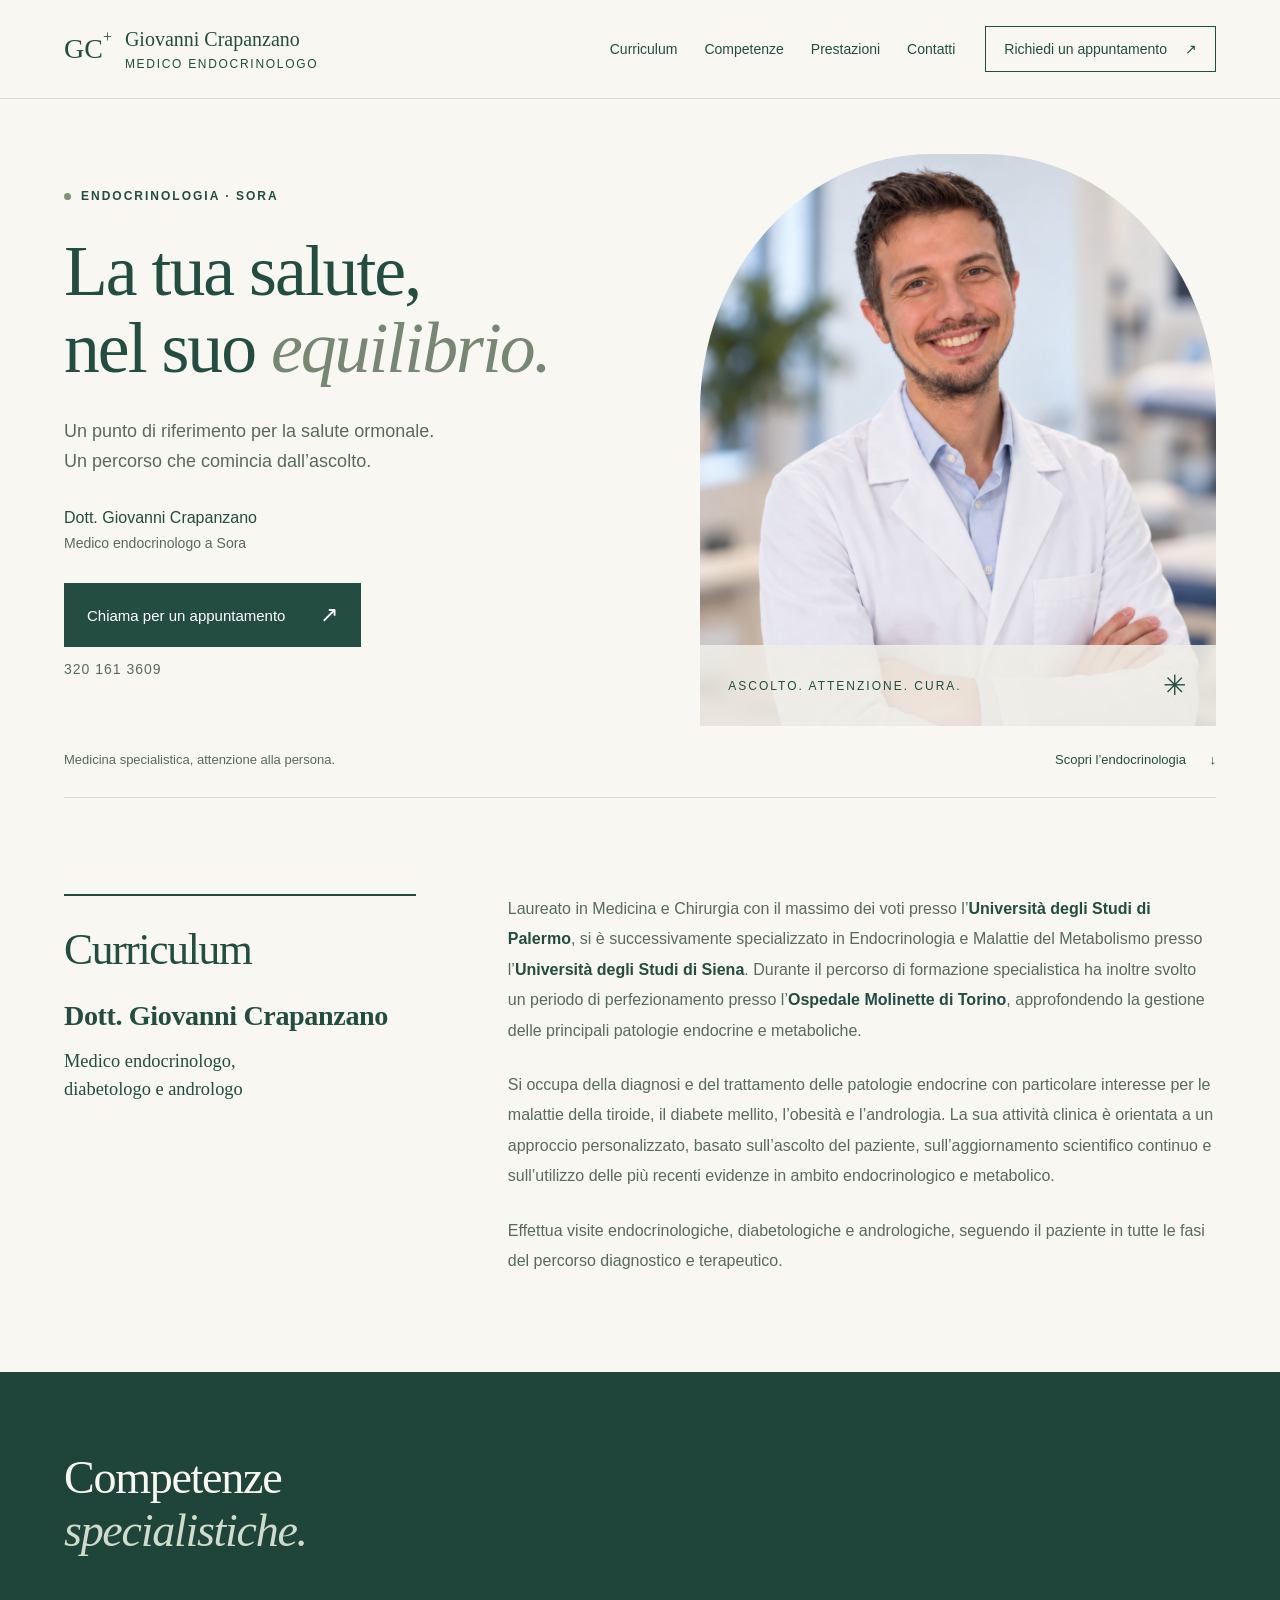
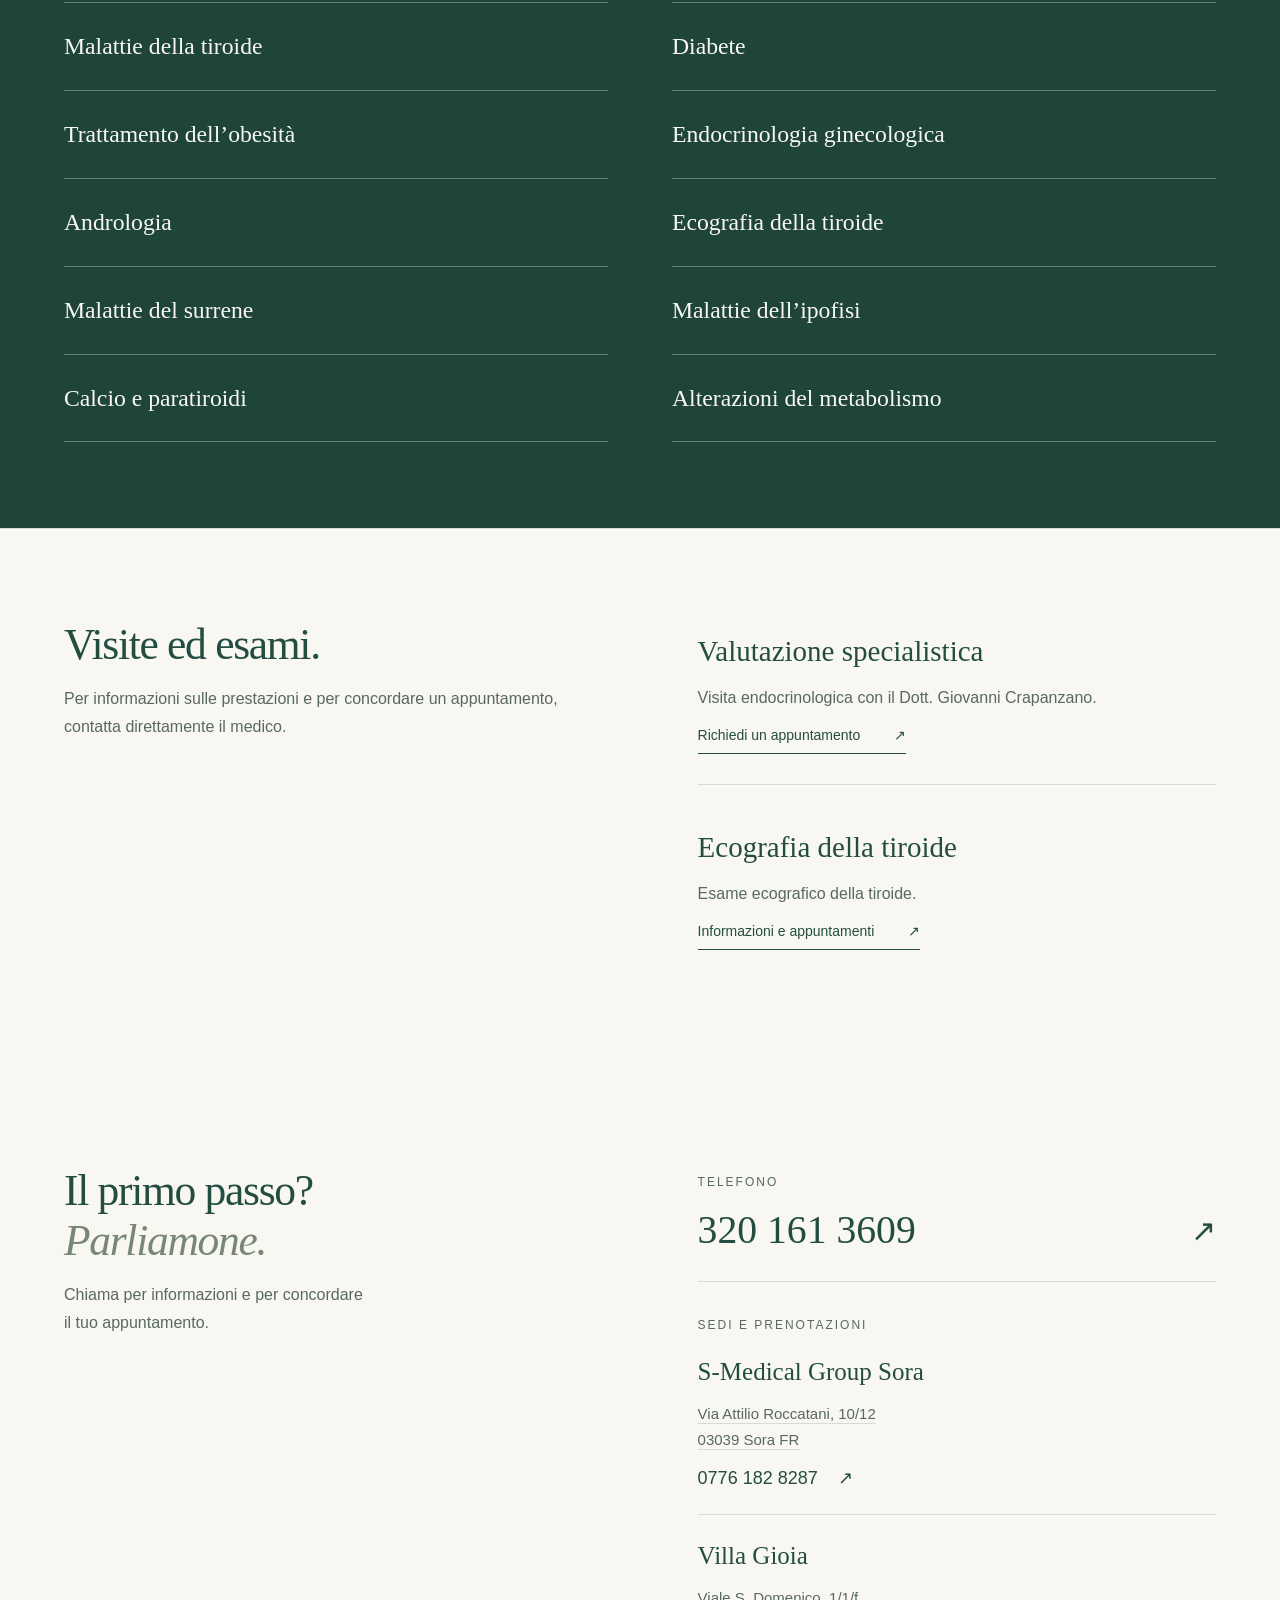
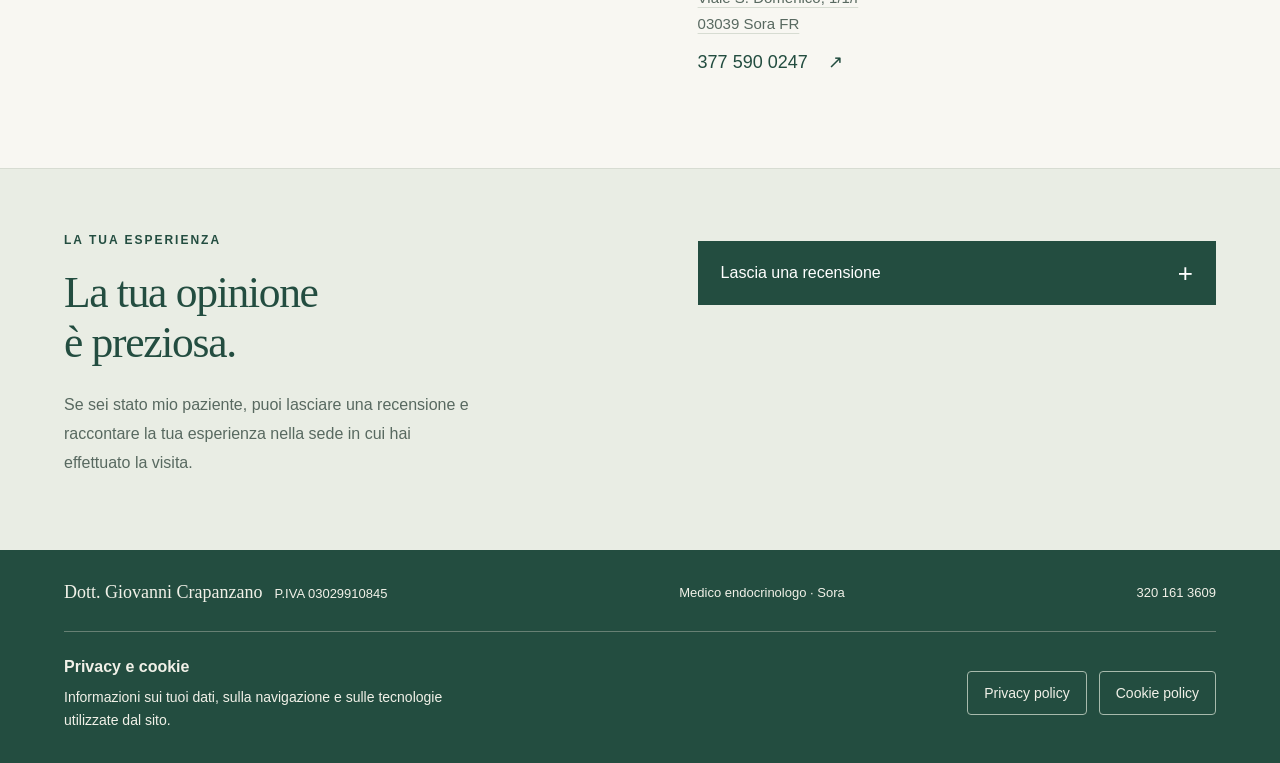
==== commit 8b42e2af: "Aggiorna il telefono di Villa Gioia in tutte le schede" ====
--- a/index.html
+++ b/index.html
@@ -16,7 +16,7 @@
 <section class="curriculum section" id="profilo" aria-labelledby="curriculum-title"><div class="curriculum-heading"><h2 id="curriculum-title">Curriculum</h2><p class="curriculum-name">Dott. Giovanni Crapanzano</p><p class="curriculum-role">Medico endocrinologo,<br>diabetologo e andrologo</p></div><div class="curriculum-copy"><p>Laureato in Medicina e Chirurgia con il massimo dei voti presso l’<strong>Università degli Studi di Palermo</strong>, si è successivamente specializzato in Endocrinologia e Malattie del Metabolismo presso l’<strong>Università degli Studi di Siena</strong>. Durante il percorso di formazione specialistica ha inoltre svolto un periodo di perfezionamento presso l’<strong>Ospedale Molinette di Torino</strong>, approfondendo la gestione delle principali patologie endocrine e metaboliche.</p><p>Si occupa della diagnosi e del trattamento delle patologie endocrine con particolare interesse per le malattie della tiroide, il diabete mellito, l’obesità e l’andrologia. La sua attività clinica è orientata a un approccio personalizzato, basato sull’ascolto del paziente, sull’aggiornamento scientifico continuo e sull’utilizzo delle più recenti evidenze in ambito endocrinologico e metabolico.</p><p>Effettua visite endocrinologiche, diabetologiche e andrologiche, seguendo il paziente in tutte le fasi del percorso diagnostico e terapeutico.</p></div></section>
 <section class="expertise" id="endocrinologia" aria-labelledby="expertise-title"><div class="expertise-intro"><h2 id="expertise-title">Competenze<br><em>specialistiche.</em></h2></div><ul class="expertise-grid"><li>Malattie della tiroide</li><li>Diabete</li><li>Trattamento dell’obesità</li><li>Endocrinologia ginecologica</li><li>Andrologia</li><li>Ecografia della tiroide</li><li>Malattie del surrene</li><li>Malattie dell’ipofisi</li><li>Calcio e paratiroidi</li><li>Alterazioni del metabolismo</li></ul></section>
 <section class="services section" id="prestazioni"><div class="section-heading"><h2>Visite ed esami.</h2><p>Per informazioni sulle prestazioni e per concordare un appuntamento, contatta direttamente il medico.</p></div><div class="service-list"><article class="service"><h3>Valutazione specialistica</h3><p>Visita endocrinologica con il Dott. Giovanni Crapanzano.</p><a class="text-link" href="tel:+393201613609">Richiedi un appuntamento <span aria-hidden="true">↗</span></a></article><article class="service"><h3>Ecografia della tiroide</h3><p>Esame ecografico della tiroide.</p><a class="text-link" href="tel:+393201613609">Informazioni e appuntamenti <span aria-hidden="true">↗</span></a></article></div></section>
-<section class="contact section" id="contatti"><div><h2>Il primo passo?<br><em>Parliamone.</em></h2><p>Chiama per informazioni e per concordare<br>il tuo appuntamento.</p></div><div class="contact-detail"><span class="contact-label">TELEFONO</span><a class="big-phone" href="tel:+393201613609">320 161 3609 <span aria-hidden="true">↗</span></a><div class="locations" aria-label="Sedi a Sora"><h3>Sedi e prenotazioni</h3><article class="location-card"><h4><a href="https://s-medical.it/">S-Medical Group Sora</a></h4><address><a href="https://www.google.com/maps/search/?api=1&amp;query=S-Medical%20Group%2C%20Via%20Attilio%20Roccatani%2010%2F12%2C%2003039%20Sora%20FR">Via Attilio Roccatani, 10/12<br>03039 Sora FR</a></address><a class="location-phone" href="tel:+3907761828287">0776 182 8287 <span aria-hidden="true">↗</span></a></article><article class="location-card"><h4><a href="https://villagioia.it/">Villa Gioia</a></h4><address><a href="https://www.google.com/maps/search/?api=1&amp;query=Villa%20Gioia%2C%20Viale%20S.%20Domenico%201%2F1%2Ff%2C%2003039%20Sora%20FR">Viale S. Domenico, 1/1/f<br>03039 Sora FR</a></address><a class="location-phone" href="tel:+39077683941">0776 83941 <span aria-hidden="true">↗</span></a></article></div></div></section>
+<section class="contact section" id="contatti"><div><h2>Il primo passo?<br><em>Parliamone.</em></h2><p>Chiama per informazioni e per concordare<br>il tuo appuntamento.</p></div><div class="contact-detail"><span class="contact-label">TELEFONO</span><a class="big-phone" href="tel:+393201613609">320 161 3609 <span aria-hidden="true">↗</span></a><div class="locations" aria-label="Sedi a Sora"><h3>Sedi e prenotazioni</h3><article class="location-card"><h4><a href="https://s-medical.it/">S-Medical Group Sora</a></h4><address><a href="https://www.google.com/maps/search/?api=1&amp;query=S-Medical%20Group%2C%20Via%20Attilio%20Roccatani%2010%2F12%2C%2003039%20Sora%20FR">Via Attilio Roccatani, 10/12<br>03039 Sora FR</a></address><a class="location-phone" href="tel:+3907761828287">0776 182 8287 <span aria-hidden="true">↗</span></a></article><article class="location-card"><h4><a href="https://villagioia.it/">Villa Gioia</a></h4><address><a href="https://www.google.com/maps/search/?api=1&amp;query=Villa%20Gioia%2C%20Viale%20S.%20Domenico%201%2F1%2Ff%2C%2003039%20Sora%20FR">Viale S. Domenico, 1/1/f<br>03039 Sora FR</a></address><a class="location-phone" href="tel:+393775900247">377 590 0247 <span aria-hidden="true">↗</span></a></article></div></div></section>
 <section class="review-invitation" aria-labelledby="review-title" id="recensioni">
 <div class="review-copy"><p class="eyebrow">LA TUA ESPERIENZA</p><h2 id="review-title">La tua opinione<br>è preziosa.</h2><p>Se sei stato mio paziente, puoi lasciare una recensione e raccontare la tua esperienza nella sede in cui hai effettuato la visita.</p></div>
 <div class="review-action"><details class="review-choices"><summary>Lascia una recensione <span aria-hidden="true" class="review-toggle">+</span></summary>
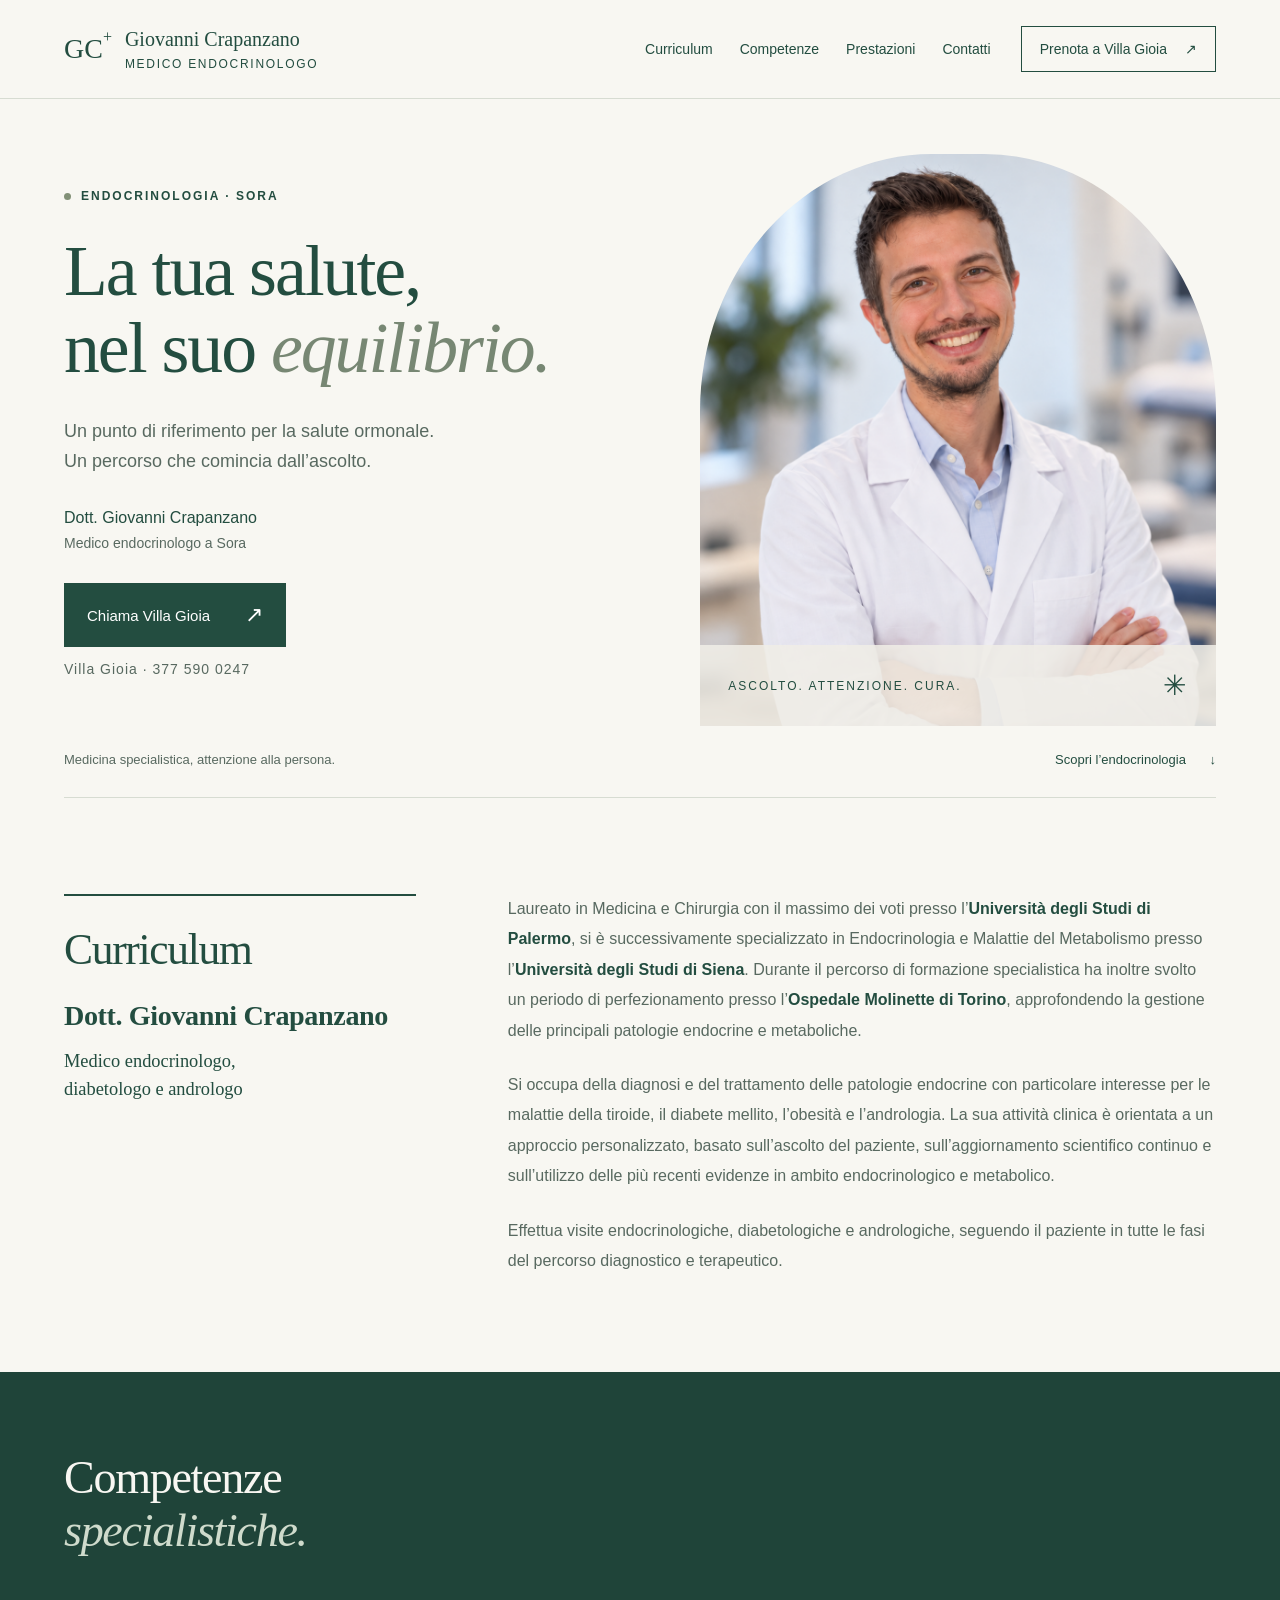
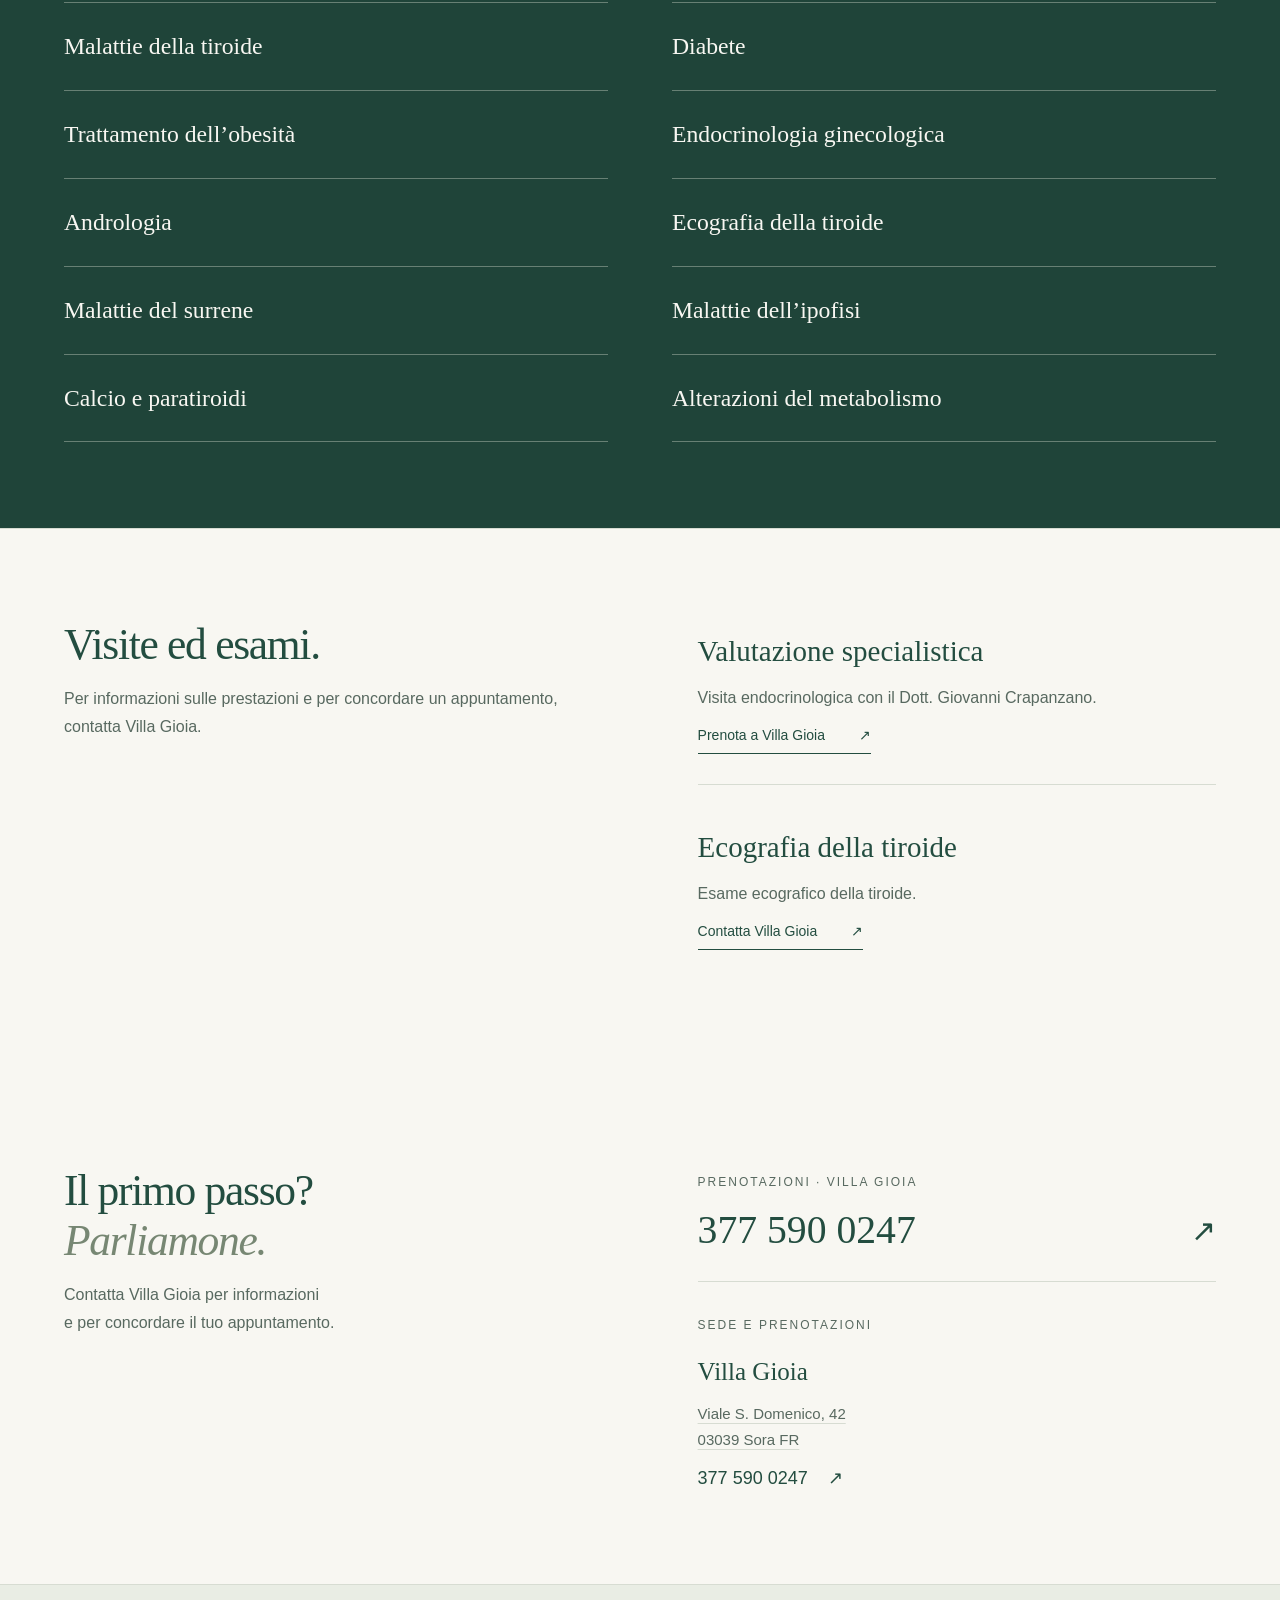
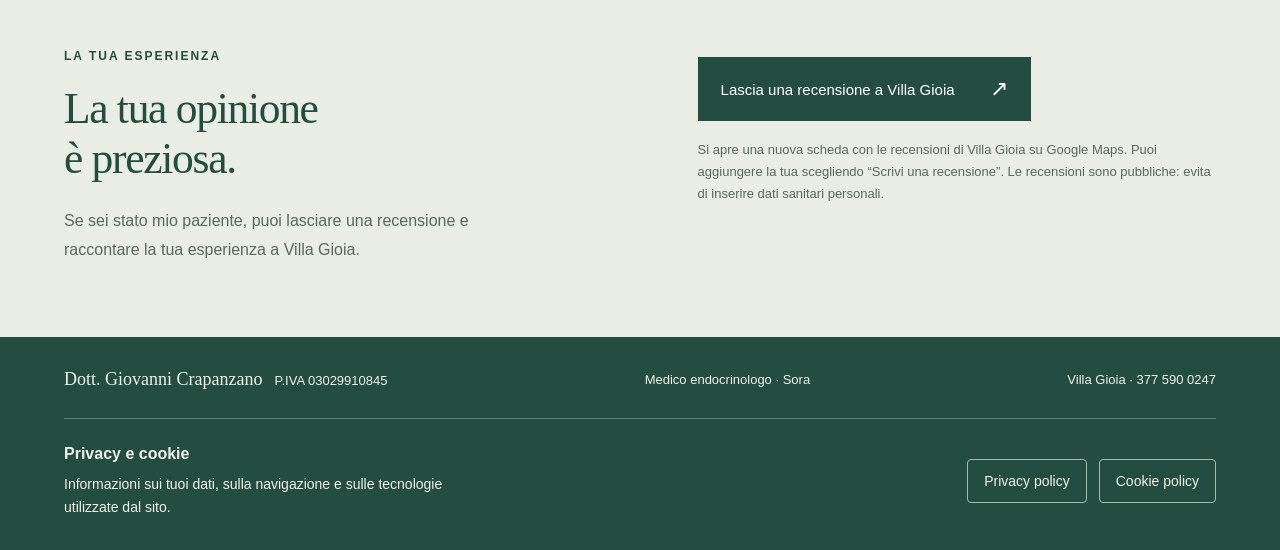
==== commit 54b0c422: "Mantiene solo Villa Gioia, aggiorna indirizzo e rimuove il recapito personale" ====
--- a/index.html
+++ b/index.html
@@ -3,30 +3,25 @@
 <head>
 <meta charset="utf-8"><meta name="viewport" content="width=device-width,initial-scale=1">
 <title>Dott. Giovanni Crapanzano · Endocrinologo a Sora</title>
-<meta name="description" content="Dott. Giovanni Crapanzano, medico endocrinologo a Sora. Informazioni e appuntamenti al 320 161 3609.">
+<meta name="description" content="Dott. Giovanni Crapanzano, medico endocrinologo a Sora. Informazioni e appuntamenti presso Villa Gioia al 377 590 0247.">
 <meta name="theme-color" content="#234d40">
 <link rel="icon" type="image/svg+xml" href="data:image/svg+xml,%3Csvg xmlns='http://www.w3.org/2000/svg' viewBox='0 0 32 32'%3E%3Crect width='32' height='32' rx='8' fill='%23234d40'/%3E%3Cpath d='M14 7h4v7h7v4h-7v7h-4v-7H7v-4h7z' fill='%23f5f2e9'/%3E%3C/svg%3E">
 <link rel="stylesheet" href="style.css">
 </head>
 <body>
 <a class="skip" href="#contenuto">Vai al contenuto</a>
-<header class="header"><a class="identity" href="#" aria-label="Giovanni Crapanzano, pagina iniziale"><span class="monogram">GC<span>+</span></span><span><strong>Giovanni Crapanzano</strong><small>MEDICO ENDOCRINOLOGO</small></span></a><nav aria-label="Navigazione principale"><a href="#profilo">Curriculum</a><a href="#endocrinologia">Competenze</a><a href="#prestazioni">Prestazioni</a><a href="contatti.html">Contatti</a></nav><a class="header-cta" href="tel:+393201613609">Richiedi un appuntamento <span aria-hidden="true">↗</span></a></header>
+<header class="header"><a class="identity" href="#" aria-label="Giovanni Crapanzano, pagina iniziale"><span class="monogram">GC<span>+</span></span><span><strong>Giovanni Crapanzano</strong><small>MEDICO ENDOCRINOLOGO</small></span></a><nav aria-label="Navigazione principale"><a href="#profilo">Curriculum</a><a href="#endocrinologia">Competenze</a><a href="#prestazioni">Prestazioni</a><a href="contatti.html">Contatti</a></nav><a class="header-cta" href="tel:+393775900247">Prenota a Villa Gioia <span aria-hidden="true">↗</span></a></header>
 <main id="contenuto">
-<section class="hero" aria-labelledby="titolo"><div class="hero-copy"><p class="eyebrow"><span></span> ENDOCRINOLOGIA · SORA</p><h1 id="titolo">La tua salute,<br>nel suo <em>equilibrio.</em></h1><p class="intro">Un punto di riferimento per la salute ormonale.<br>Un percorso che comincia dall’ascolto.</p><p class="doctor">Dott. Giovanni Crapanzano<span>Medico endocrinologo a Sora</span></p><a class="button" href="tel:+393201613609">Chiama per un appuntamento <span aria-hidden="true">↗</span></a><p class="phone-note">320 161 3609</p></div><div class="hero-image"><img src="ritratto-medico.png" width="1122" height="1402" alt="Ritratto professionale del medico in camice" fetchpriority="high"><div class="image-label"><span>ASCOLTO. ATTENZIONE. CURA.</span><span aria-hidden="true">✳</span></div></div><div class="hero-bottom"><span>Medicina specialistica, attenzione alla persona.</span><a href="#endocrinologia">Scopri l’endocrinologia <span aria-hidden="true">↓</span></a></div></section>
+<section class="hero" aria-labelledby="titolo"><div class="hero-copy"><p class="eyebrow"><span></span> ENDOCRINOLOGIA · SORA</p><h1 id="titolo">La tua salute,<br>nel suo <em>equilibrio.</em></h1><p class="intro">Un punto di riferimento per la salute ormonale.<br>Un percorso che comincia dall’ascolto.</p><p class="doctor">Dott. Giovanni Crapanzano<span>Medico endocrinologo a Sora</span></p><a class="button" href="tel:+393775900247">Chiama Villa Gioia <span aria-hidden="true">↗</span></a><p class="phone-note">Villa Gioia · 377 590 0247</p></div><div class="hero-image"><img src="ritratto-medico.png" width="1122" height="1402" alt="Ritratto professionale del medico in camice" fetchpriority="high"><div class="image-label"><span>ASCOLTO. ATTENZIONE. CURA.</span><span aria-hidden="true">✳</span></div></div><div class="hero-bottom"><span>Medicina specialistica, attenzione alla persona.</span><a href="#endocrinologia">Scopri l’endocrinologia <span aria-hidden="true">↓</span></a></div></section>
 <section class="curriculum section" id="profilo" aria-labelledby="curriculum-title"><div class="curriculum-heading"><h2 id="curriculum-title">Curriculum</h2><p class="curriculum-name">Dott. Giovanni Crapanzano</p><p class="curriculum-role">Medico endocrinologo,<br>diabetologo e andrologo</p></div><div class="curriculum-copy"><p>Laureato in Medicina e Chirurgia con il massimo dei voti presso l’<strong>Università degli Studi di Palermo</strong>, si è successivamente specializzato in Endocrinologia e Malattie del Metabolismo presso l’<strong>Università degli Studi di Siena</strong>. Durante il percorso di formazione specialistica ha inoltre svolto un periodo di perfezionamento presso l’<strong>Ospedale Molinette di Torino</strong>, approfondendo la gestione delle principali patologie endocrine e metaboliche.</p><p>Si occupa della diagnosi e del trattamento delle patologie endocrine con particolare interesse per le malattie della tiroide, il diabete mellito, l’obesità e l’andrologia. La sua attività clinica è orientata a un approccio personalizzato, basato sull’ascolto del paziente, sull’aggiornamento scientifico continuo e sull’utilizzo delle più recenti evidenze in ambito endocrinologico e metabolico.</p><p>Effettua visite endocrinologiche, diabetologiche e andrologiche, seguendo il paziente in tutte le fasi del percorso diagnostico e terapeutico.</p></div></section>
 <section class="expertise" id="endocrinologia" aria-labelledby="expertise-title"><div class="expertise-intro"><h2 id="expertise-title">Competenze<br><em>specialistiche.</em></h2></div><ul class="expertise-grid"><li>Malattie della tiroide</li><li>Diabete</li><li>Trattamento dell’obesità</li><li>Endocrinologia ginecologica</li><li>Andrologia</li><li>Ecografia della tiroide</li><li>Malattie del surrene</li><li>Malattie dell’ipofisi</li><li>Calcio e paratiroidi</li><li>Alterazioni del metabolismo</li></ul></section>
-<section class="services section" id="prestazioni"><div class="section-heading"><h2>Visite ed esami.</h2><p>Per informazioni sulle prestazioni e per concordare un appuntamento, contatta direttamente il medico.</p></div><div class="service-list"><article class="service"><h3>Valutazione specialistica</h3><p>Visita endocrinologica con il Dott. Giovanni Crapanzano.</p><a class="text-link" href="tel:+393201613609">Richiedi un appuntamento <span aria-hidden="true">↗</span></a></article><article class="service"><h3>Ecografia della tiroide</h3><p>Esame ecografico della tiroide.</p><a class="text-link" href="tel:+393201613609">Informazioni e appuntamenti <span aria-hidden="true">↗</span></a></article></div></section>
-<section class="contact section" id="contatti"><div><h2>Il primo passo?<br><em>Parliamone.</em></h2><p>Chiama per informazioni e per concordare<br>il tuo appuntamento.</p></div><div class="contact-detail"><span class="contact-label">TELEFONO</span><a class="big-phone" href="tel:+393201613609">320 161 3609 <span aria-hidden="true">↗</span></a><div class="locations" aria-label="Sedi a Sora"><h3>Sedi e prenotazioni</h3><article class="location-card"><h4><a href="https://s-medical.it/">S-Medical Group Sora</a></h4><address><a href="https://www.google.com/maps/search/?api=1&amp;query=S-Medical%20Group%2C%20Via%20Attilio%20Roccatani%2010%2F12%2C%2003039%20Sora%20FR">Via Attilio Roccatani, 10/12<br>03039 Sora FR</a></address><a class="location-phone" href="tel:+3907761828287">0776 182 8287 <span aria-hidden="true">↗</span></a></article><article class="location-card"><h4><a href="https://villagioia.it/">Villa Gioia</a></h4><address><a href="https://www.google.com/maps/search/?api=1&amp;query=Villa%20Gioia%2C%20Viale%20S.%20Domenico%201%2F1%2Ff%2C%2003039%20Sora%20FR">Viale S. Domenico, 1/1/f<br>03039 Sora FR</a></address><a class="location-phone" href="tel:+393775900247">377 590 0247 <span aria-hidden="true">↗</span></a></article></div></div></section>
+<section class="services section" id="prestazioni"><div class="section-heading"><h2>Visite ed esami.</h2><p>Per informazioni sulle prestazioni e per concordare un appuntamento, contatta Villa Gioia.</p></div><div class="service-list"><article class="service"><h3>Valutazione specialistica</h3><p>Visita endocrinologica con il Dott. Giovanni Crapanzano.</p><a class="text-link" href="tel:+393775900247">Prenota a Villa Gioia <span aria-hidden="true">↗</span></a></article><article class="service"><h3>Ecografia della tiroide</h3><p>Esame ecografico della tiroide.</p><a class="text-link" href="tel:+393775900247">Contatta Villa Gioia <span aria-hidden="true">↗</span></a></article></div></section>
+<section class="contact section" id="contatti"><div><h2>Il primo passo?<br><em>Parliamone.</em></h2><p>Contatta Villa Gioia per informazioni<br>e per concordare il tuo appuntamento.</p></div><div class="contact-detail"><span class="contact-label">PRENOTAZIONI · VILLA GIOIA</span><a class="big-phone" href="tel:+393775900247">377 590 0247 <span aria-hidden="true">↗</span></a><div class="locations" aria-label="Sede a Sora"><h3>Sede e prenotazioni</h3><article class="location-card"><h4><a href="https://villagioia.it/">Villa Gioia</a></h4><address><a href="https://www.google.com/maps/search/?api=1&amp;query=Villa%20Gioia%2C%20Viale%20S.%20Domenico%2042%2C%2003039%20Sora%20FR">Viale S. Domenico, 42<br>03039 Sora FR</a></address><a class="location-phone" href="tel:+393775900247">377 590 0247 <span aria-hidden="true">↗</span></a></article></div></div></section>
 <section class="review-invitation" aria-labelledby="review-title" id="recensioni">
-<div class="review-copy"><p class="eyebrow">LA TUA ESPERIENZA</p><h2 id="review-title">La tua opinione<br>è preziosa.</h2><p>Se sei stato mio paziente, puoi lasciare una recensione e raccontare la tua esperienza nella sede in cui hai effettuato la visita.</p></div>
-<div class="review-action"><details class="review-choices"><summary>Lascia una recensione <span aria-hidden="true" class="review-toggle">+</span></summary>
-<div class="review-panel"><p class="review-instruction">Scegli la sede della tua visita:</p><div class="review-links">
-<a href="https://www.google.com/maps/place/S-Medical+Group+%E2%80%93+Centro+Medico+Polispecialistico+a+Sora/@41.7231448,13.6205333,17z/data=!4m8!3m7!1s0x133aabf110d44505:0x6e439814dbe0242b!8m2!3d41.7231448!4d13.6205333!9m1!1b1!16s%2Fg%2F11zjd9sv62" target="_blank" rel="noopener noreferrer" referrerpolicy="no-referrer"><strong>S-Medical Group Sora <span aria-hidden="true">↗</span></strong><span>Recensioni su Google Maps</span></a>
-<a href="https://www.google.com/maps/place/Villa+Gioia+Casa+di+Cura+Srl/@41.7141876,13.6052729,17z/data=!4m8!3m7!1s0x133aaa4417cc84a3:0xff31c06c01b4b72!8m2!3d41.7141876!4d13.6052729!9m1!1b1!16s%2Fg%2F1tjz0mxh" target="_blank" rel="noopener noreferrer" referrerpolicy="no-referrer"><strong>Villa Gioia <span aria-hidden="true">↗</span></strong><span>Recensioni su Google Maps</span></a>
-</div><p class="review-note">Si apre una nuova scheda con le recensioni della struttura. Puoi aggiungere la tua scegliendo “Scrivi una recensione”. Le recensioni sono pubbliche: evita di inserire dati sanitari personali.</p></div>
-</details></div></section>
+<div class="review-copy"><p class="eyebrow">LA TUA ESPERIENZA</p><h2 id="review-title">La tua opinione<br>è preziosa.</h2><p>Se sei stato mio paziente, puoi lasciare una recensione e raccontare la tua esperienza a Villa Gioia.</p></div>
+<div class="review-action"><a class="button" href="https://www.google.com/maps/place/Villa+Gioia+Casa+di+Cura+Srl/@41.7141876,13.6052729,17z/data=!4m8!3m7!1s0x133aaa4417cc84a3:0xff31c06c01b4b72!8m2!3d41.7141876!4d13.6052729!9m1!1b1!16s%2Fg%2F1tjz0mxh" target="_blank" rel="noopener noreferrer" referrerpolicy="no-referrer">Lascia una recensione a Villa Gioia <span aria-hidden="true">↗</span></a><p class="review-note">Si apre una nuova scheda con le recensioni di Villa Gioia su Google Maps. Puoi aggiungere la tua scegliendo “Scrivi una recensione”. Le recensioni sono pubbliche: evita di inserire dati sanitari personali.</p></div></section>
 </main><footer class="site-footer">
-<div class="footer-main"><span class="footer-identity" style="display:flex;align-items:baseline;gap:12px;flex-wrap:wrap"><a href="index.html" class="footer-brand">Dott. Giovanni Crapanzano</a><span class="footer-vat">P.IVA 03029910845</span></span><span>Medico endocrinologo · Sora</span><a href="tel:+393201613609">320 161 3609</a></div>
+<div class="footer-main"><span class="footer-identity" style="display:flex;align-items:baseline;gap:12px;flex-wrap:wrap"><a href="index.html" class="footer-brand">Dott. Giovanni Crapanzano</a><span class="footer-vat">P.IVA 03029910845</span></span><span>Medico endocrinologo · Sora</span><a href="tel:+393775900247">Villa Gioia · 377 590 0247</a></div>
 <section class="footer-privacy" aria-labelledby="footer-privacy-title"><div><h2 id="footer-privacy-title">Privacy e cookie</h2><p>Informazioni sui tuoi dati, sulla navigazione e sulle tecnologie utilizzate dal sito.</p></div><nav aria-label="Informative del sito"><a href="privacy.html">Privacy policy</a><a href="cookie.html">Cookie policy</a></nav></section>
 </footer>
 </body></html>
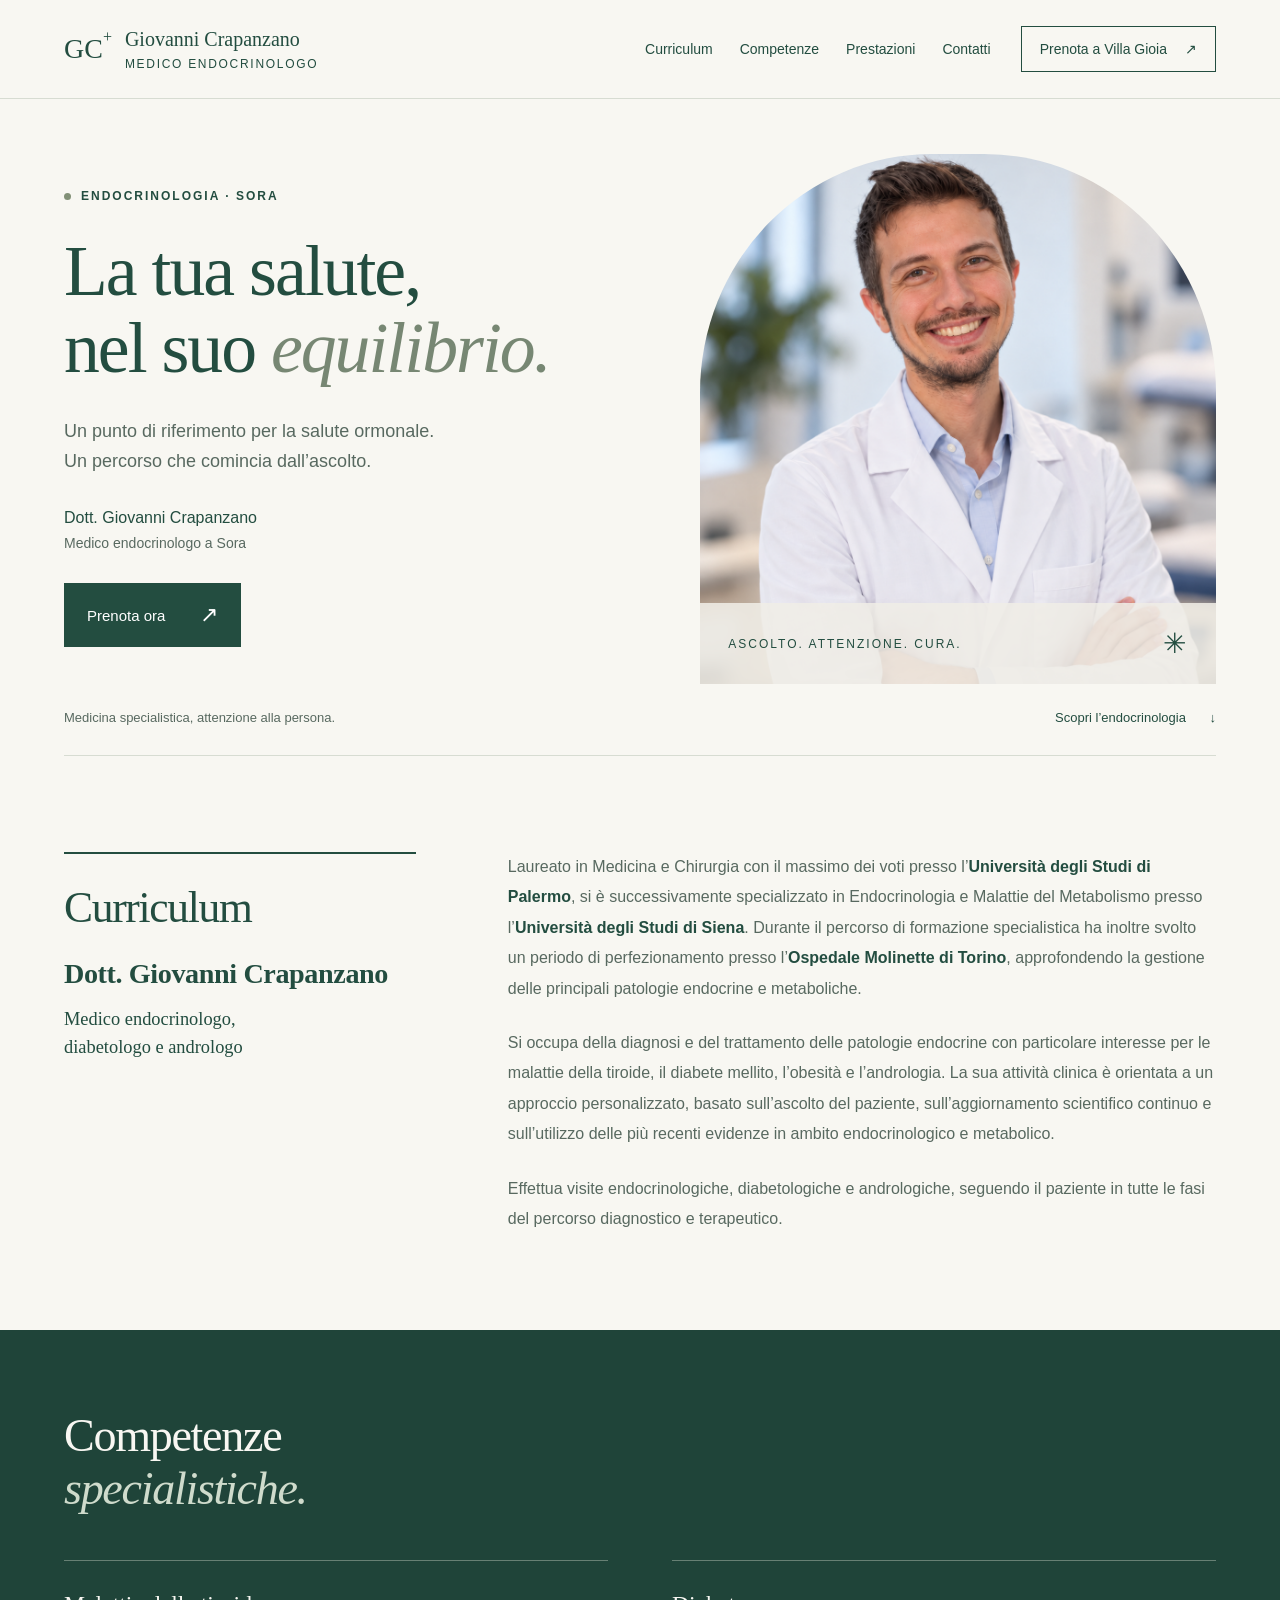
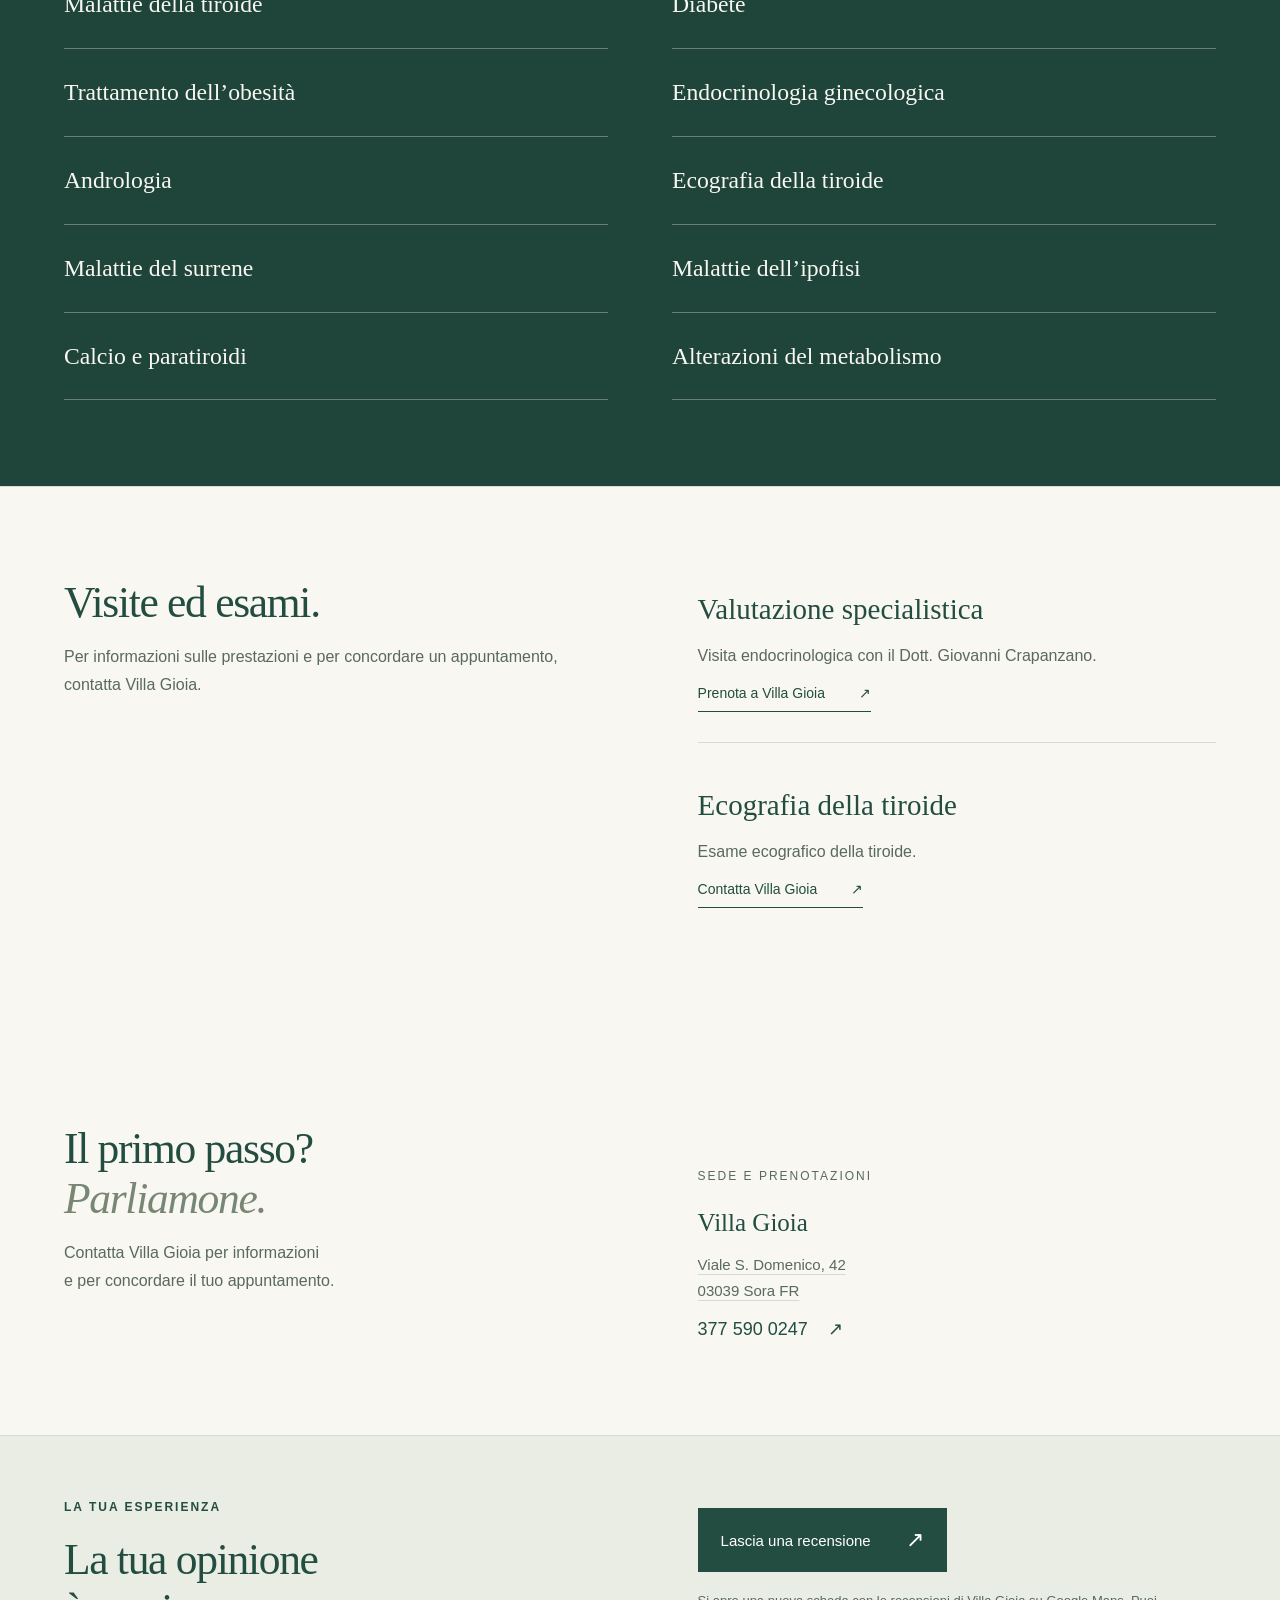
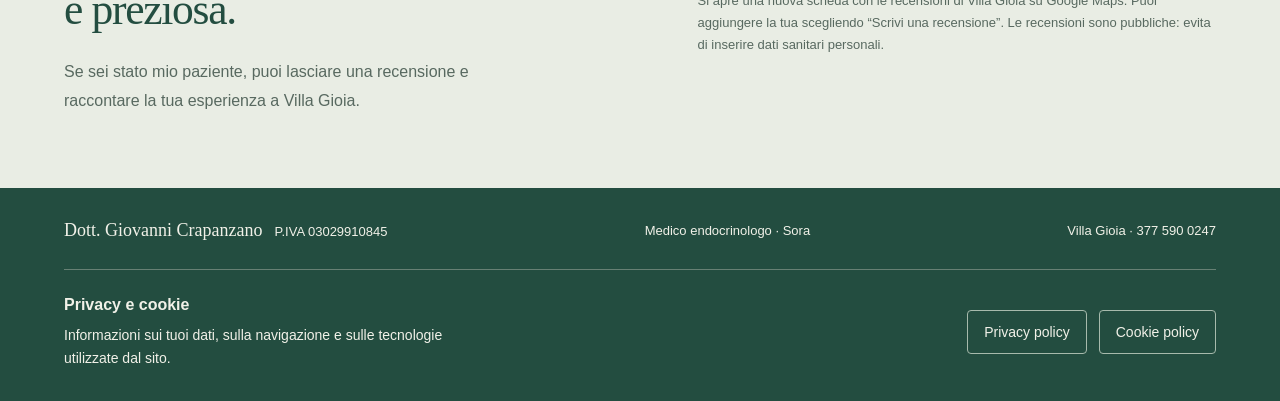
==== commit 31b14dd9: "Simplify booking contacts and review button labels" ====
--- a/index.html
+++ b/index.html
@@ -12,14 +12,14 @@
 <a class="skip" href="#contenuto">Vai al contenuto</a>
 <header class="header"><a class="identity" href="#" aria-label="Giovanni Crapanzano, pagina iniziale"><span class="monogram">GC<span>+</span></span><span><strong>Giovanni Crapanzano</strong><small>MEDICO ENDOCRINOLOGO</small></span></a><nav aria-label="Navigazione principale"><a href="#profilo">Curriculum</a><a href="#endocrinologia">Competenze</a><a href="#prestazioni">Prestazioni</a><a href="contatti.html">Contatti</a></nav><a class="header-cta" href="tel:+393775900247">Prenota a Villa Gioia <span aria-hidden="true">↗</span></a></header>
 <main id="contenuto">
-<section class="hero" aria-labelledby="titolo"><div class="hero-copy"><p class="eyebrow"><span></span> ENDOCRINOLOGIA · SORA</p><h1 id="titolo">La tua salute,<br>nel suo <em>equilibrio.</em></h1><p class="intro">Un punto di riferimento per la salute ormonale.<br>Un percorso che comincia dall’ascolto.</p><p class="doctor">Dott. Giovanni Crapanzano<span>Medico endocrinologo a Sora</span></p><a class="button" href="tel:+393775900247">Chiama Villa Gioia <span aria-hidden="true">↗</span></a><p class="phone-note">Villa Gioia · 377 590 0247</p></div><div class="hero-image"><img src="ritratto-medico.png" width="1122" height="1402" alt="Ritratto professionale del medico in camice" fetchpriority="high"><div class="image-label"><span>ASCOLTO. ATTENZIONE. CURA.</span><span aria-hidden="true">✳</span></div></div><div class="hero-bottom"><span>Medicina specialistica, attenzione alla persona.</span><a href="#endocrinologia">Scopri l’endocrinologia <span aria-hidden="true">↓</span></a></div></section>
+<section class="hero" aria-labelledby="titolo"><div class="hero-copy"><p class="eyebrow"><span></span> ENDOCRINOLOGIA · SORA</p><h1 id="titolo">La tua salute,<br>nel suo <em>equilibrio.</em></h1><p class="intro">Un punto di riferimento per la salute ormonale.<br>Un percorso che comincia dall’ascolto.</p><p class="doctor">Dott. Giovanni Crapanzano<span>Medico endocrinologo a Sora</span></p><a class="button" href="tel:+393775900247">Prenota ora <span aria-hidden="true">↗</span></a></div><div class="hero-image"><img src="ritratto-medico.png" width="1122" height="1402" alt="Ritratto professionale del medico in camice" fetchpriority="high"><div class="image-label"><span>ASCOLTO. ATTENZIONE. CURA.</span><span aria-hidden="true">✳</span></div></div><div class="hero-bottom"><span>Medicina specialistica, attenzione alla persona.</span><a href="#endocrinologia">Scopri l’endocrinologia <span aria-hidden="true">↓</span></a></div></section>
 <section class="curriculum section" id="profilo" aria-labelledby="curriculum-title"><div class="curriculum-heading"><h2 id="curriculum-title">Curriculum</h2><p class="curriculum-name">Dott. Giovanni Crapanzano</p><p class="curriculum-role">Medico endocrinologo,<br>diabetologo e andrologo</p></div><div class="curriculum-copy"><p>Laureato in Medicina e Chirurgia con il massimo dei voti presso l’<strong>Università degli Studi di Palermo</strong>, si è successivamente specializzato in Endocrinologia e Malattie del Metabolismo presso l’<strong>Università degli Studi di Siena</strong>. Durante il percorso di formazione specialistica ha inoltre svolto un periodo di perfezionamento presso l’<strong>Ospedale Molinette di Torino</strong>, approfondendo la gestione delle principali patologie endocrine e metaboliche.</p><p>Si occupa della diagnosi e del trattamento delle patologie endocrine con particolare interesse per le malattie della tiroide, il diabete mellito, l’obesità e l’andrologia. La sua attività clinica è orientata a un approccio personalizzato, basato sull’ascolto del paziente, sull’aggiornamento scientifico continuo e sull’utilizzo delle più recenti evidenze in ambito endocrinologico e metabolico.</p><p>Effettua visite endocrinologiche, diabetologiche e andrologiche, seguendo il paziente in tutte le fasi del percorso diagnostico e terapeutico.</p></div></section>
 <section class="expertise" id="endocrinologia" aria-labelledby="expertise-title"><div class="expertise-intro"><h2 id="expertise-title">Competenze<br><em>specialistiche.</em></h2></div><ul class="expertise-grid"><li>Malattie della tiroide</li><li>Diabete</li><li>Trattamento dell’obesità</li><li>Endocrinologia ginecologica</li><li>Andrologia</li><li>Ecografia della tiroide</li><li>Malattie del surrene</li><li>Malattie dell’ipofisi</li><li>Calcio e paratiroidi</li><li>Alterazioni del metabolismo</li></ul></section>
 <section class="services section" id="prestazioni"><div class="section-heading"><h2>Visite ed esami.</h2><p>Per informazioni sulle prestazioni e per concordare un appuntamento, contatta Villa Gioia.</p></div><div class="service-list"><article class="service"><h3>Valutazione specialistica</h3><p>Visita endocrinologica con il Dott. Giovanni Crapanzano.</p><a class="text-link" href="tel:+393775900247">Prenota a Villa Gioia <span aria-hidden="true">↗</span></a></article><article class="service"><h3>Ecografia della tiroide</h3><p>Esame ecografico della tiroide.</p><a class="text-link" href="tel:+393775900247">Contatta Villa Gioia <span aria-hidden="true">↗</span></a></article></div></section>
-<section class="contact section" id="contatti"><div><h2>Il primo passo?<br><em>Parliamone.</em></h2><p>Contatta Villa Gioia per informazioni<br>e per concordare il tuo appuntamento.</p></div><div class="contact-detail"><span class="contact-label">PRENOTAZIONI · VILLA GIOIA</span><a class="big-phone" href="tel:+393775900247">377 590 0247 <span aria-hidden="true">↗</span></a><div class="locations" aria-label="Sede a Sora"><h3>Sede e prenotazioni</h3><article class="location-card"><h4><a href="https://villagioia.it/">Villa Gioia</a></h4><address><a href="https://www.google.com/maps/search/?api=1&amp;query=Villa%20Gioia%2C%20Viale%20S.%20Domenico%2042%2C%2003039%20Sora%20FR">Viale S. Domenico, 42<br>03039 Sora FR</a></address><a class="location-phone" href="tel:+393775900247">377 590 0247 <span aria-hidden="true">↗</span></a></article></div></div></section>
+<section class="contact section" id="contatti"><div><h2>Il primo passo?<br><em>Parliamone.</em></h2><p>Contatta Villa Gioia per informazioni<br>e per concordare il tuo appuntamento.</p></div><div class="contact-detail"><div class="locations" aria-label="Sede a Sora"><h3>Sede e prenotazioni</h3><article class="location-card"><h4><a href="https://villagioia.it/">Villa Gioia</a></h4><address><a href="https://www.google.com/maps/search/?api=1&amp;query=Villa%20Gioia%2C%20Viale%20S.%20Domenico%2042%2C%2003039%20Sora%20FR">Viale S. Domenico, 42<br>03039 Sora FR</a></address><a class="location-phone" href="tel:+393775900247">377 590 0247 <span aria-hidden="true">↗</span></a></article></div></div></section>
 <section class="review-invitation" aria-labelledby="review-title" id="recensioni">
 <div class="review-copy"><p class="eyebrow">LA TUA ESPERIENZA</p><h2 id="review-title">La tua opinione<br>è preziosa.</h2><p>Se sei stato mio paziente, puoi lasciare una recensione e raccontare la tua esperienza a Villa Gioia.</p></div>
-<div class="review-action"><a class="button" href="https://www.google.com/maps/place/Villa+Gioia+Casa+di+Cura+Srl/@41.7141876,13.6052729,17z/data=!4m8!3m7!1s0x133aaa4417cc84a3:0xff31c06c01b4b72!8m2!3d41.7141876!4d13.6052729!9m1!1b1!16s%2Fg%2F1tjz0mxh" target="_blank" rel="noopener noreferrer" referrerpolicy="no-referrer">Lascia una recensione a Villa Gioia <span aria-hidden="true">↗</span></a><p class="review-note">Si apre una nuova scheda con le recensioni di Villa Gioia su Google Maps. Puoi aggiungere la tua scegliendo “Scrivi una recensione”. Le recensioni sono pubbliche: evita di inserire dati sanitari personali.</p></div></section>
+<div class="review-action"><a class="button" href="https://www.google.com/maps/place/Villa+Gioia+Casa+di+Cura+Srl/@41.7141876,13.6052729,17z/data=!4m8!3m7!1s0x133aaa4417cc84a3:0xff31c06c01b4b72!8m2!3d41.7141876!4d13.6052729!9m1!1b1!16s%2Fg%2F1tjz0mxh" target="_blank" rel="noopener noreferrer" referrerpolicy="no-referrer">Lascia una recensione <span aria-hidden="true">↗</span></a><p class="review-note">Si apre una nuova scheda con le recensioni di Villa Gioia su Google Maps. Puoi aggiungere la tua scegliendo “Scrivi una recensione”. Le recensioni sono pubbliche: evita di inserire dati sanitari personali.</p></div></section>
 </main><footer class="site-footer">
 <div class="footer-main"><span class="footer-identity" style="display:flex;align-items:baseline;gap:12px;flex-wrap:wrap"><a href="index.html" class="footer-brand">Dott. Giovanni Crapanzano</a><span class="footer-vat">P.IVA 03029910845</span></span><span>Medico endocrinologo · Sora</span><a href="tel:+393775900247">Villa Gioia · 377 590 0247</a></div>
 <section class="footer-privacy" aria-labelledby="footer-privacy-title"><div><h2 id="footer-privacy-title">Privacy e cookie</h2><p>Informazioni sui tuoi dati, sulla navigazione e sulle tecnologie utilizzate dal sito.</p></div><nav aria-label="Informative del sito"><a href="privacy.html">Privacy policy</a><a href="cookie.html">Cookie policy</a></nav></section>
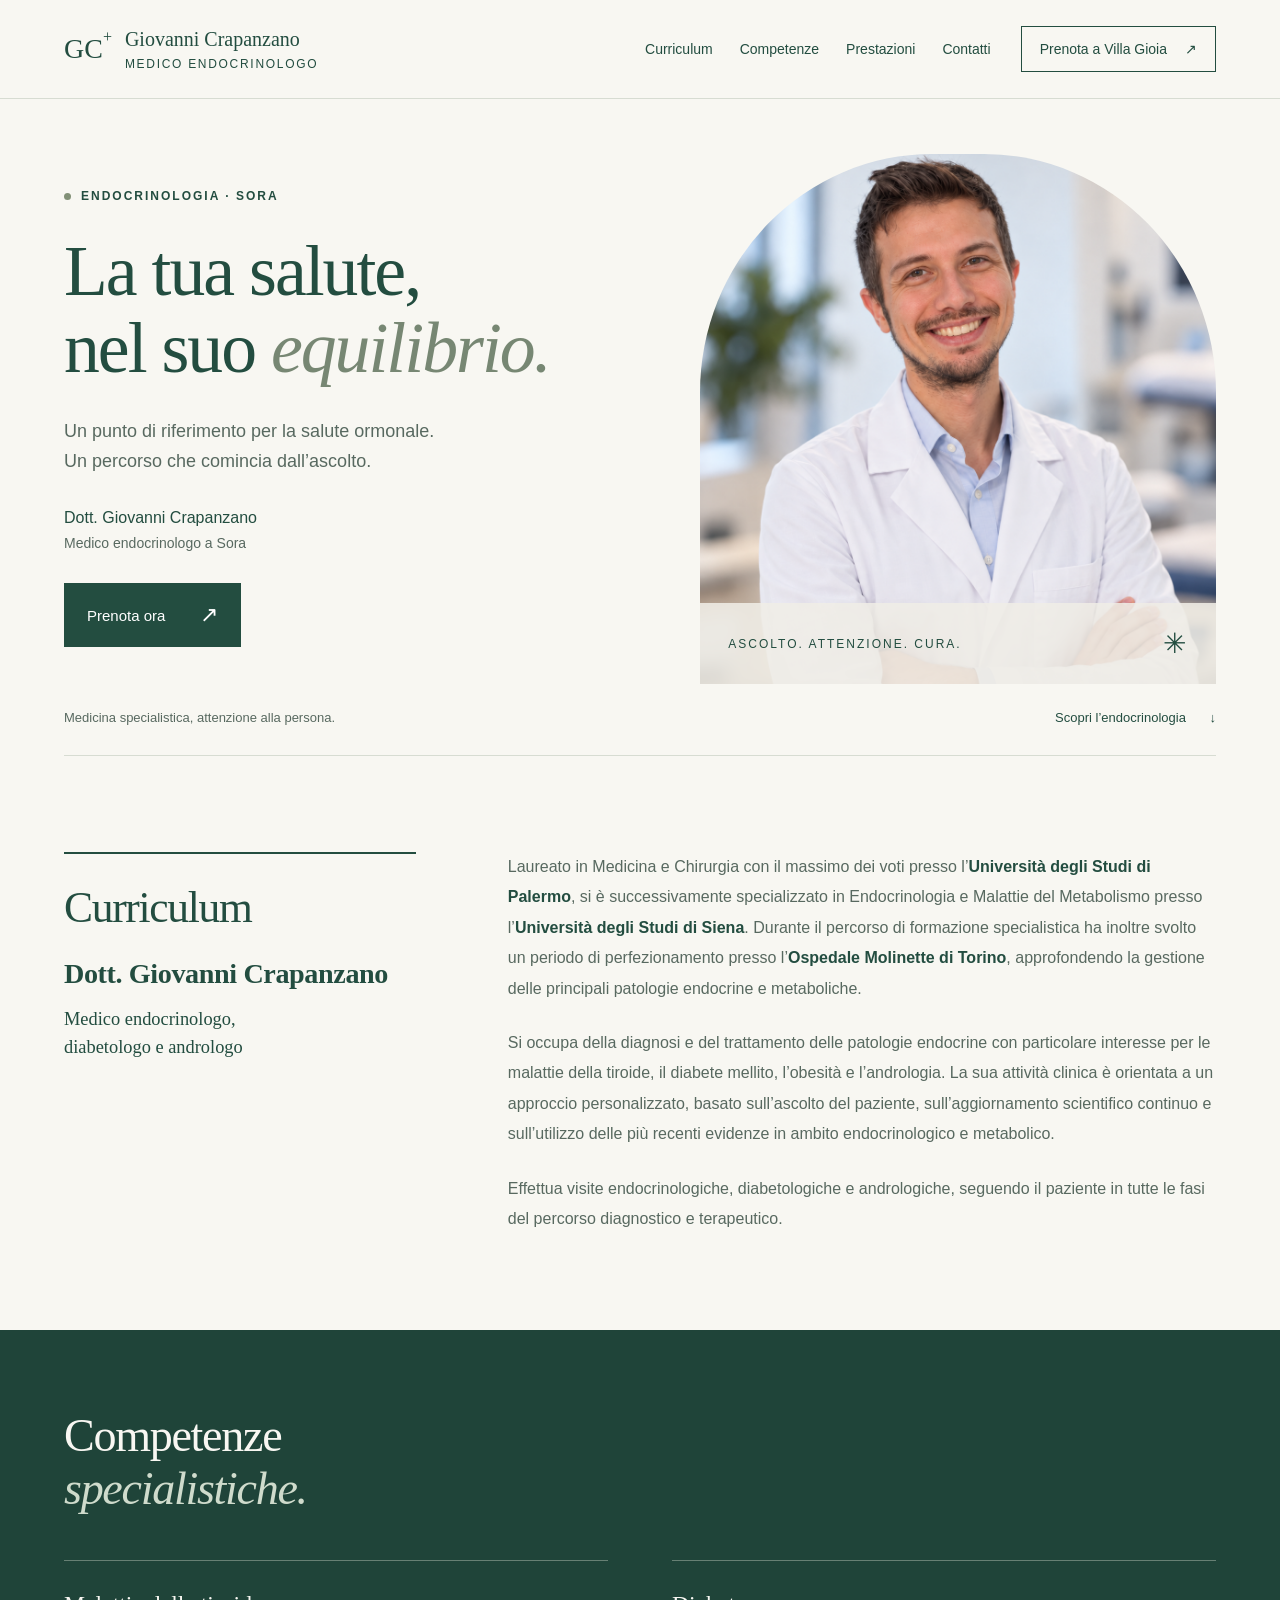
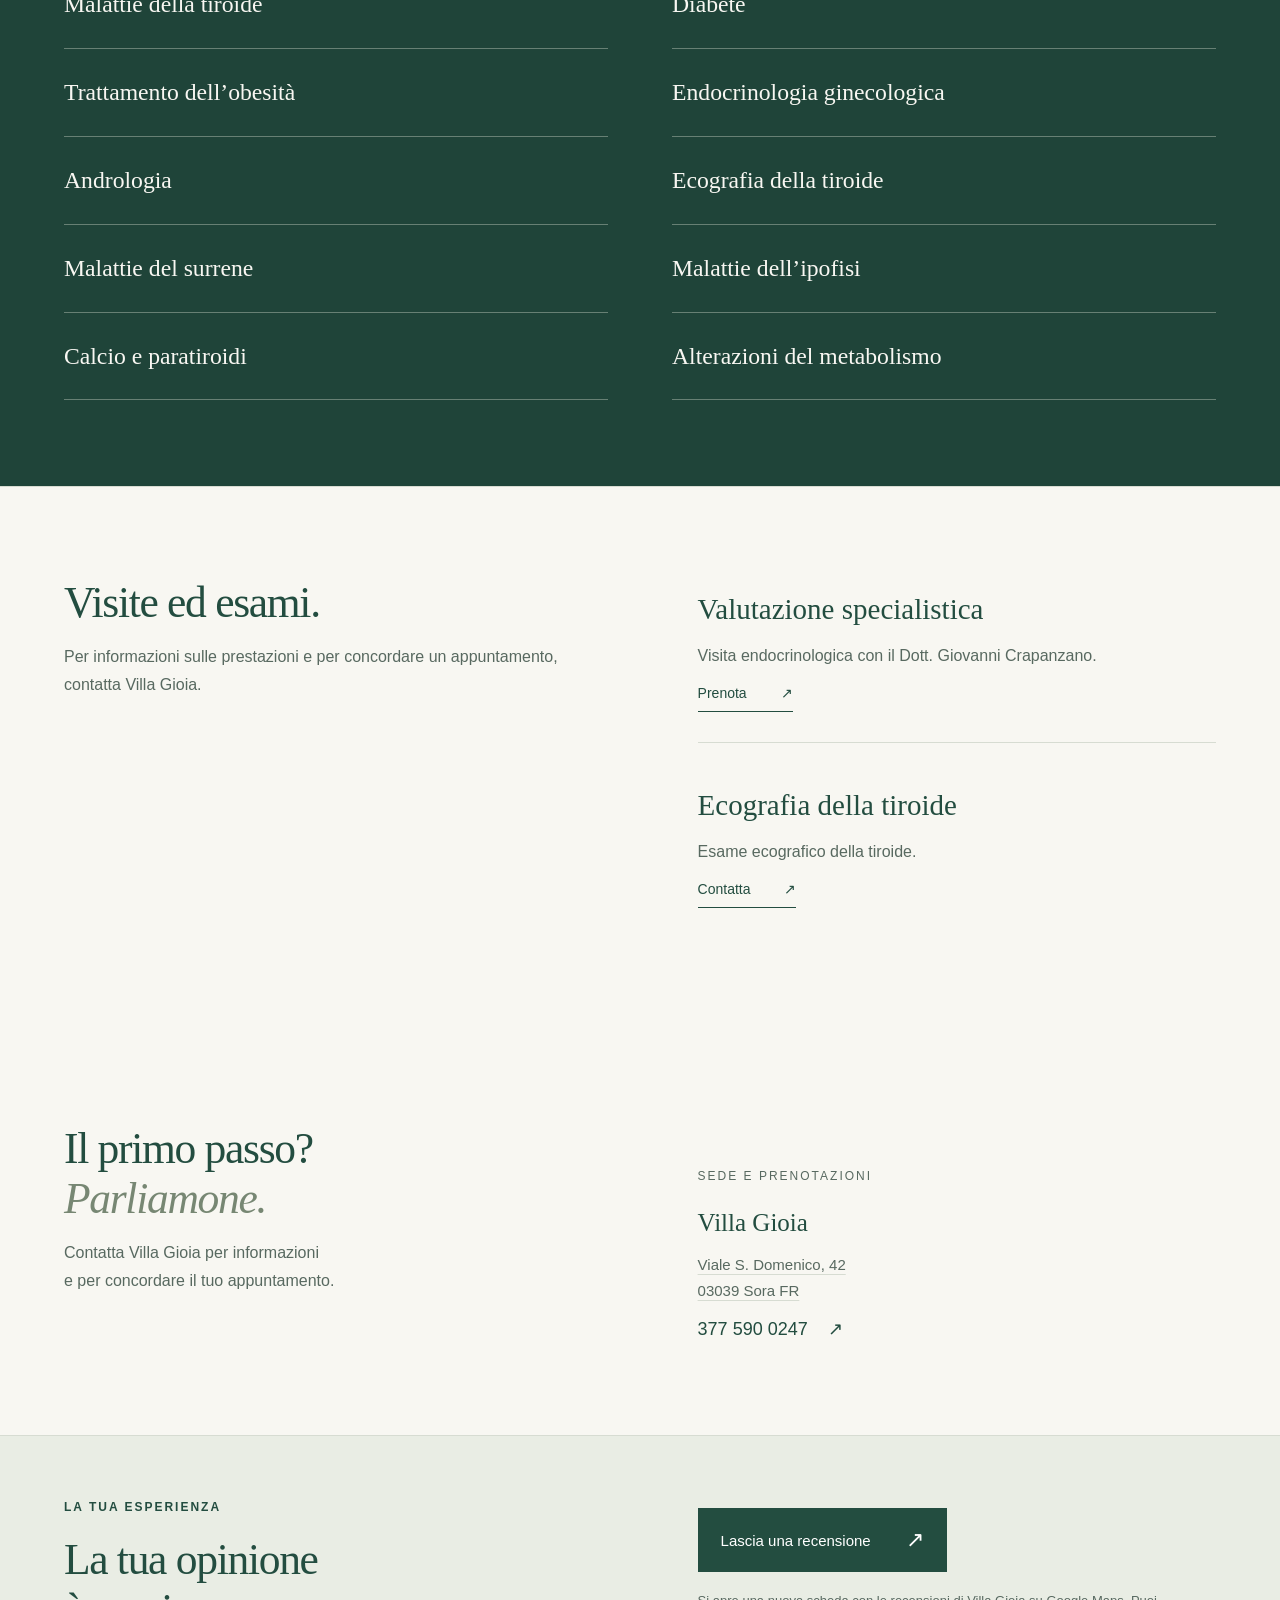
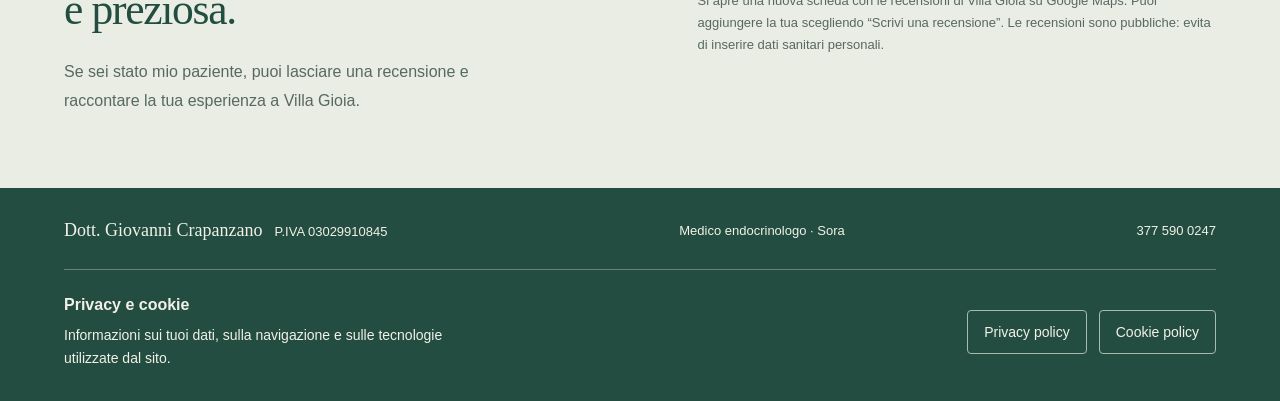
==== commit 5b896ffb: "Shorten service links and footer phone labels" ====
--- a/index.html
+++ b/index.html
@@ -15,13 +15,13 @@
 <section class="hero" aria-labelledby="titolo"><div class="hero-copy"><p class="eyebrow"><span></span> ENDOCRINOLOGIA · SORA</p><h1 id="titolo">La tua salute,<br>nel suo <em>equilibrio.</em></h1><p class="intro">Un punto di riferimento per la salute ormonale.<br>Un percorso che comincia dall’ascolto.</p><p class="doctor">Dott. Giovanni Crapanzano<span>Medico endocrinologo a Sora</span></p><a class="button" href="tel:+393775900247">Prenota ora <span aria-hidden="true">↗</span></a></div><div class="hero-image"><img src="ritratto-medico.png" width="1122" height="1402" alt="Ritratto professionale del medico in camice" fetchpriority="high"><div class="image-label"><span>ASCOLTO. ATTENZIONE. CURA.</span><span aria-hidden="true">✳</span></div></div><div class="hero-bottom"><span>Medicina specialistica, attenzione alla persona.</span><a href="#endocrinologia">Scopri l’endocrinologia <span aria-hidden="true">↓</span></a></div></section>
 <section class="curriculum section" id="profilo" aria-labelledby="curriculum-title"><div class="curriculum-heading"><h2 id="curriculum-title">Curriculum</h2><p class="curriculum-name">Dott. Giovanni Crapanzano</p><p class="curriculum-role">Medico endocrinologo,<br>diabetologo e andrologo</p></div><div class="curriculum-copy"><p>Laureato in Medicina e Chirurgia con il massimo dei voti presso l’<strong>Università degli Studi di Palermo</strong>, si è successivamente specializzato in Endocrinologia e Malattie del Metabolismo presso l’<strong>Università degli Studi di Siena</strong>. Durante il percorso di formazione specialistica ha inoltre svolto un periodo di perfezionamento presso l’<strong>Ospedale Molinette di Torino</strong>, approfondendo la gestione delle principali patologie endocrine e metaboliche.</p><p>Si occupa della diagnosi e del trattamento delle patologie endocrine con particolare interesse per le malattie della tiroide, il diabete mellito, l’obesità e l’andrologia. La sua attività clinica è orientata a un approccio personalizzato, basato sull’ascolto del paziente, sull’aggiornamento scientifico continuo e sull’utilizzo delle più recenti evidenze in ambito endocrinologico e metabolico.</p><p>Effettua visite endocrinologiche, diabetologiche e andrologiche, seguendo il paziente in tutte le fasi del percorso diagnostico e terapeutico.</p></div></section>
 <section class="expertise" id="endocrinologia" aria-labelledby="expertise-title"><div class="expertise-intro"><h2 id="expertise-title">Competenze<br><em>specialistiche.</em></h2></div><ul class="expertise-grid"><li>Malattie della tiroide</li><li>Diabete</li><li>Trattamento dell’obesità</li><li>Endocrinologia ginecologica</li><li>Andrologia</li><li>Ecografia della tiroide</li><li>Malattie del surrene</li><li>Malattie dell’ipofisi</li><li>Calcio e paratiroidi</li><li>Alterazioni del metabolismo</li></ul></section>
-<section class="services section" id="prestazioni"><div class="section-heading"><h2>Visite ed esami.</h2><p>Per informazioni sulle prestazioni e per concordare un appuntamento, contatta Villa Gioia.</p></div><div class="service-list"><article class="service"><h3>Valutazione specialistica</h3><p>Visita endocrinologica con il Dott. Giovanni Crapanzano.</p><a class="text-link" href="tel:+393775900247">Prenota a Villa Gioia <span aria-hidden="true">↗</span></a></article><article class="service"><h3>Ecografia della tiroide</h3><p>Esame ecografico della tiroide.</p><a class="text-link" href="tel:+393775900247">Contatta Villa Gioia <span aria-hidden="true">↗</span></a></article></div></section>
+<section class="services section" id="prestazioni"><div class="section-heading"><h2>Visite ed esami.</h2><p>Per informazioni sulle prestazioni e per concordare un appuntamento, contatta Villa Gioia.</p></div><div class="service-list"><article class="service"><h3>Valutazione specialistica</h3><p>Visita endocrinologica con il Dott. Giovanni Crapanzano.</p><a class="text-link" href="tel:+393775900247">Prenota <span aria-hidden="true">↗</span></a></article><article class="service"><h3>Ecografia della tiroide</h3><p>Esame ecografico della tiroide.</p><a class="text-link" href="tel:+393775900247">Contatta <span aria-hidden="true">↗</span></a></article></div></section>
 <section class="contact section" id="contatti"><div><h2>Il primo passo?<br><em>Parliamone.</em></h2><p>Contatta Villa Gioia per informazioni<br>e per concordare il tuo appuntamento.</p></div><div class="contact-detail"><div class="locations" aria-label="Sede a Sora"><h3>Sede e prenotazioni</h3><article class="location-card"><h4><a href="https://villagioia.it/">Villa Gioia</a></h4><address><a href="https://www.google.com/maps/search/?api=1&amp;query=Villa%20Gioia%2C%20Viale%20S.%20Domenico%2042%2C%2003039%20Sora%20FR">Viale S. Domenico, 42<br>03039 Sora FR</a></address><a class="location-phone" href="tel:+393775900247">377 590 0247 <span aria-hidden="true">↗</span></a></article></div></div></section>
 <section class="review-invitation" aria-labelledby="review-title" id="recensioni">
 <div class="review-copy"><p class="eyebrow">LA TUA ESPERIENZA</p><h2 id="review-title">La tua opinione<br>è preziosa.</h2><p>Se sei stato mio paziente, puoi lasciare una recensione e raccontare la tua esperienza a Villa Gioia.</p></div>
 <div class="review-action"><a class="button" href="https://www.google.com/maps/place/Villa+Gioia+Casa+di+Cura+Srl/@41.7141876,13.6052729,17z/data=!4m8!3m7!1s0x133aaa4417cc84a3:0xff31c06c01b4b72!8m2!3d41.7141876!4d13.6052729!9m1!1b1!16s%2Fg%2F1tjz0mxh" target="_blank" rel="noopener noreferrer" referrerpolicy="no-referrer">Lascia una recensione <span aria-hidden="true">↗</span></a><p class="review-note">Si apre una nuova scheda con le recensioni di Villa Gioia su Google Maps. Puoi aggiungere la tua scegliendo “Scrivi una recensione”. Le recensioni sono pubbliche: evita di inserire dati sanitari personali.</p></div></section>
 </main><footer class="site-footer">
-<div class="footer-main"><span class="footer-identity" style="display:flex;align-items:baseline;gap:12px;flex-wrap:wrap"><a href="index.html" class="footer-brand">Dott. Giovanni Crapanzano</a><span class="footer-vat">P.IVA 03029910845</span></span><span>Medico endocrinologo · Sora</span><a href="tel:+393775900247">Villa Gioia · 377 590 0247</a></div>
+<div class="footer-main"><span class="footer-identity" style="display:flex;align-items:baseline;gap:12px;flex-wrap:wrap"><a href="index.html" class="footer-brand">Dott. Giovanni Crapanzano</a><span class="footer-vat">P.IVA 03029910845</span></span><span>Medico endocrinologo · Sora</span><a href="tel:+393775900247">377 590 0247</a></div>
 <section class="footer-privacy" aria-labelledby="footer-privacy-title"><div><h2 id="footer-privacy-title">Privacy e cookie</h2><p>Informazioni sui tuoi dati, sulla navigazione e sulle tecnologie utilizzate dal sito.</p></div><nav aria-label="Informative del sito"><a href="privacy.html">Privacy policy</a><a href="cookie.html">Cookie policy</a></nav></section>
 </footer>
 </body></html>
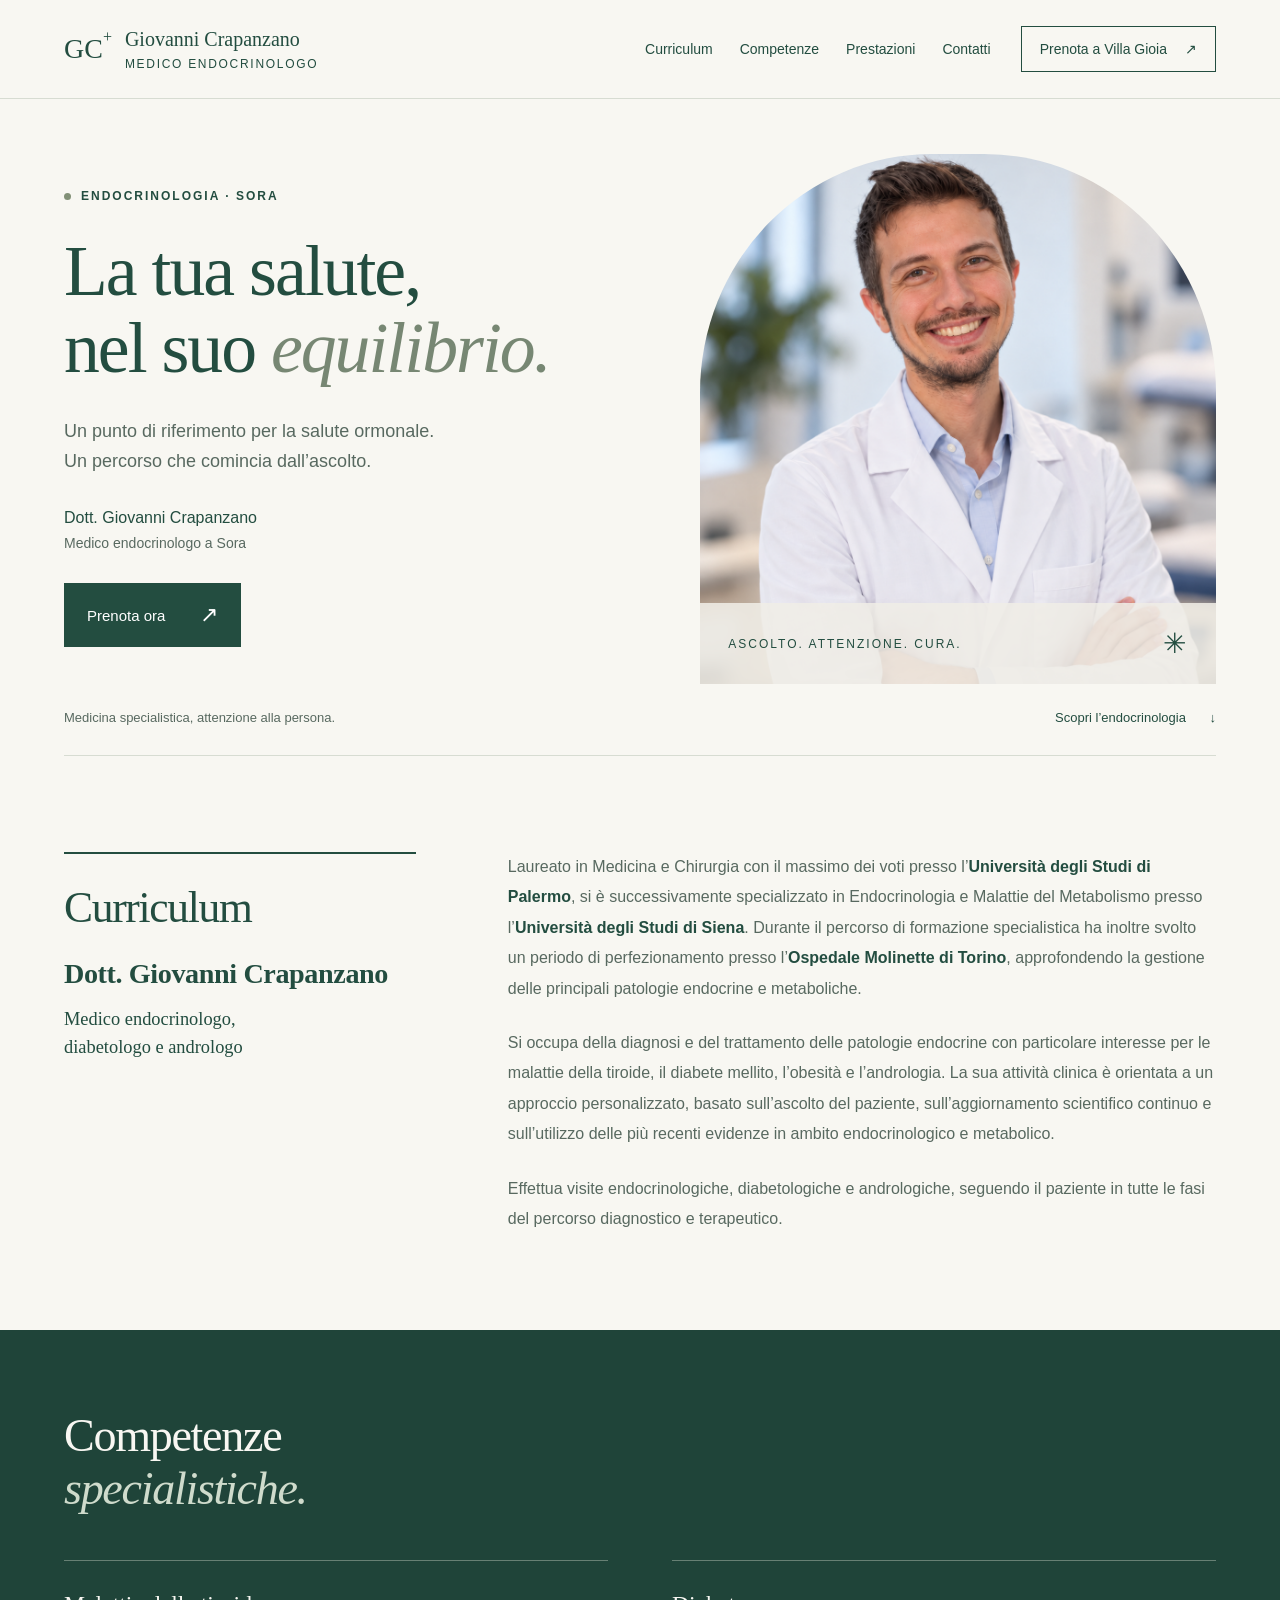
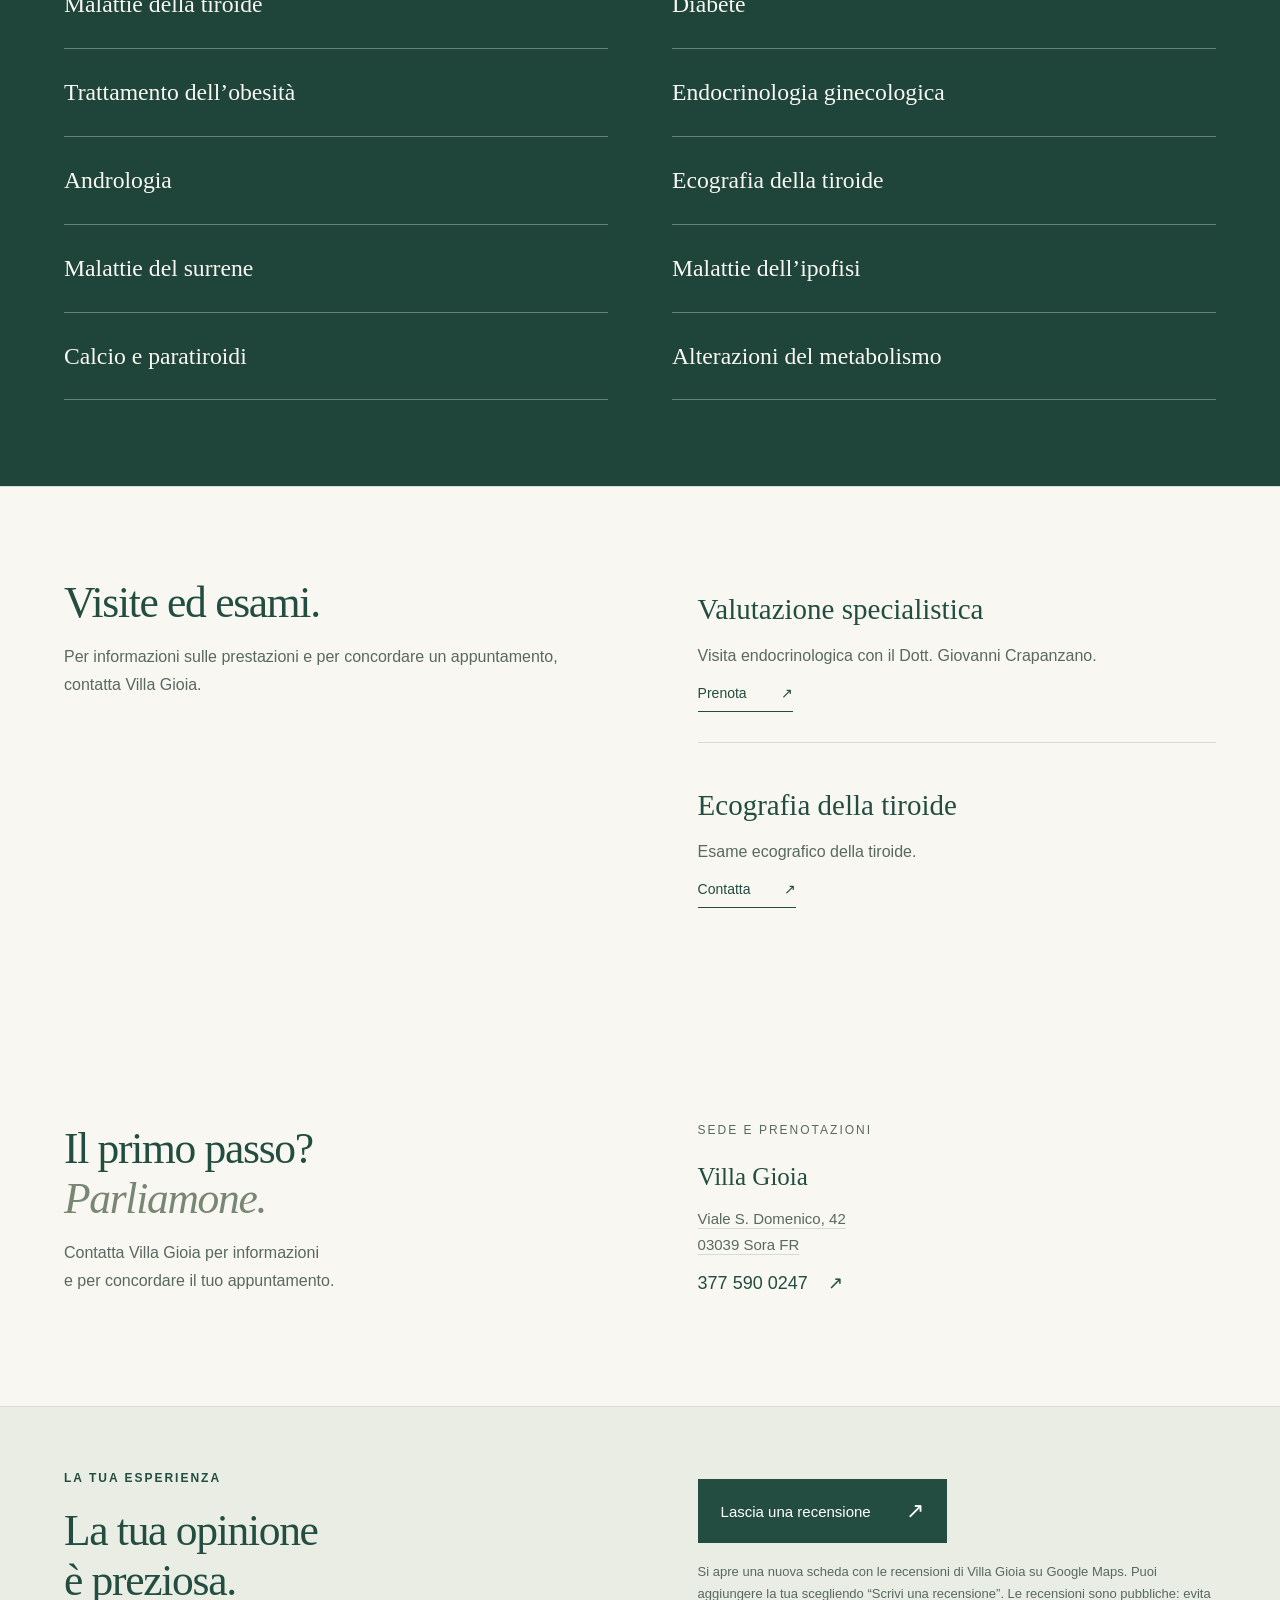
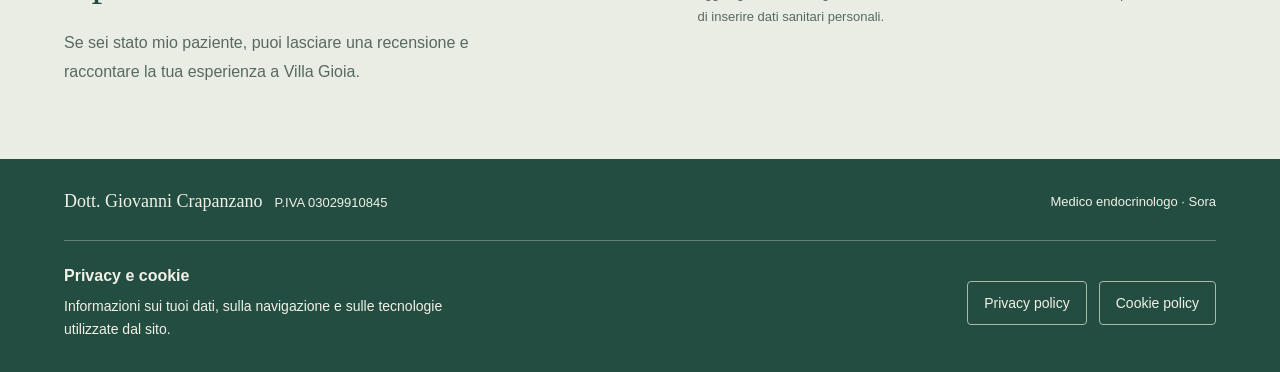
==== commit 7e874271: "Align contact headings and remove footer phone number" ====
--- a/index.html
+++ b/index.html
@@ -21,7 +21,7 @@
 <div class="review-copy"><p class="eyebrow">LA TUA ESPERIENZA</p><h2 id="review-title">La tua opinione<br>è preziosa.</h2><p>Se sei stato mio paziente, puoi lasciare una recensione e raccontare la tua esperienza a Villa Gioia.</p></div>
 <div class="review-action"><a class="button" href="https://www.google.com/maps/place/Villa+Gioia+Casa+di+Cura+Srl/@41.7141876,13.6052729,17z/data=!4m8!3m7!1s0x133aaa4417cc84a3:0xff31c06c01b4b72!8m2!3d41.7141876!4d13.6052729!9m1!1b1!16s%2Fg%2F1tjz0mxh" target="_blank" rel="noopener noreferrer" referrerpolicy="no-referrer">Lascia una recensione <span aria-hidden="true">↗</span></a><p class="review-note">Si apre una nuova scheda con le recensioni di Villa Gioia su Google Maps. Puoi aggiungere la tua scegliendo “Scrivi una recensione”. Le recensioni sono pubbliche: evita di inserire dati sanitari personali.</p></div></section>
 </main><footer class="site-footer">
-<div class="footer-main"><span class="footer-identity" style="display:flex;align-items:baseline;gap:12px;flex-wrap:wrap"><a href="index.html" class="footer-brand">Dott. Giovanni Crapanzano</a><span class="footer-vat">P.IVA 03029910845</span></span><span>Medico endocrinologo · Sora</span><a href="tel:+393775900247">377 590 0247</a></div>
+<div class="footer-main"><span class="footer-identity" style="display:flex;align-items:baseline;gap:12px;flex-wrap:wrap"><a href="index.html" class="footer-brand">Dott. Giovanni Crapanzano</a><span class="footer-vat">P.IVA 03029910845</span></span><span>Medico endocrinologo · Sora</span></div>
 <section class="footer-privacy" aria-labelledby="footer-privacy-title"><div><h2 id="footer-privacy-title">Privacy e cookie</h2><p>Informazioni sui tuoi dati, sulla navigazione e sulle tecnologie utilizzate dal sito.</p></div><nav aria-label="Informative del sito"><a href="privacy.html">Privacy policy</a><a href="cookie.html">Cookie policy</a></nav></section>
 </footer>
 </body></html>
--- a/style.css
+++ b/style.css
@@ -66,3 +66,9 @@
 .review-links a>span{display:block;margin-top:6px;font-size:13px;color:var(--muted)}
 .review-note{font-size:13px;line-height:1.7;color:var(--muted);margin:18px 0 0}
 @media(max-width:680px){.review-invitation{grid-template-columns:1fr;gap:28px;padding:48px 6% 54px}.review-action{padding:0}.review-copy h2{font-size:36px}.review-choices summary{padding:18px 20px}}
+
+/* Allineamento dei titoli nella sezione contatti */
+.contact-detail{padding-top:0}
+.contact-detail .locations{margin-top:0}
+.contact-page .contact .eyebrow{line-height:14px;margin-bottom:30px}
+@media(min-width:681px){.contact-page .contact-detail{padding-top:44px}}
